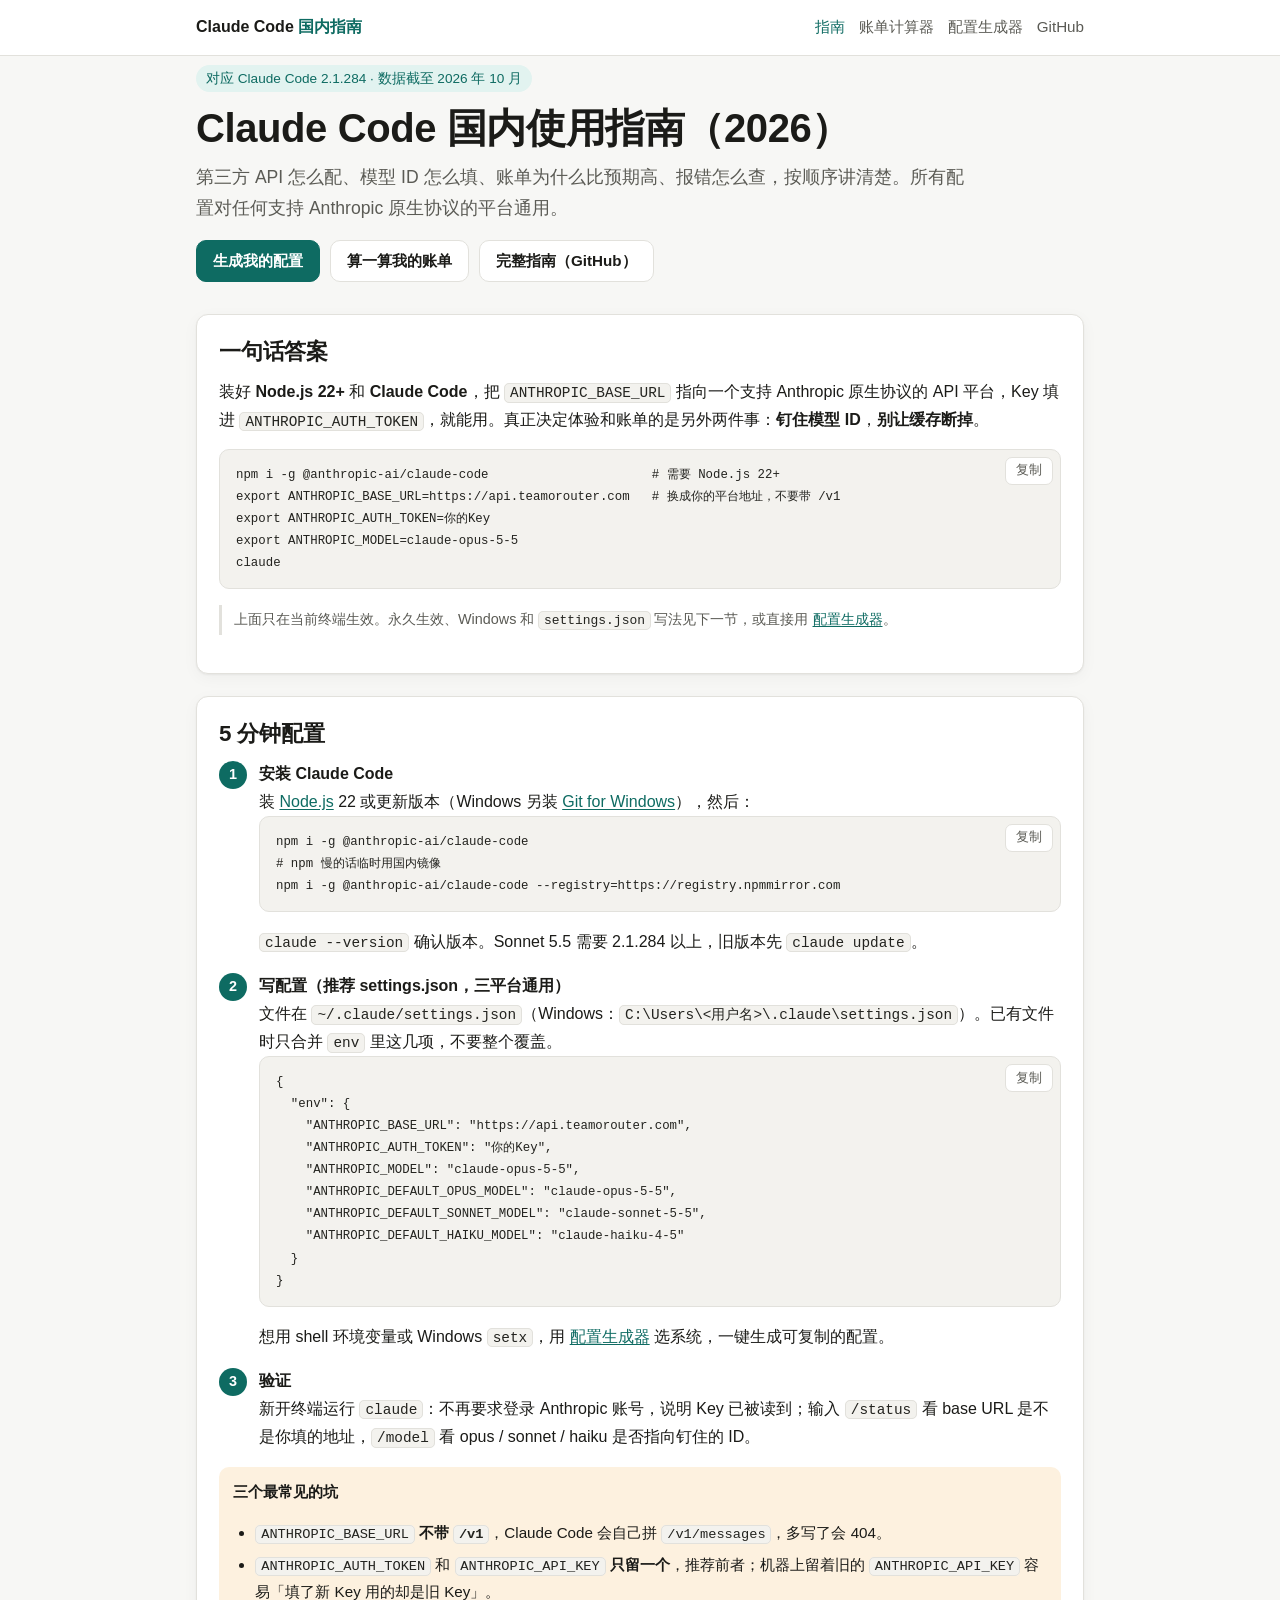
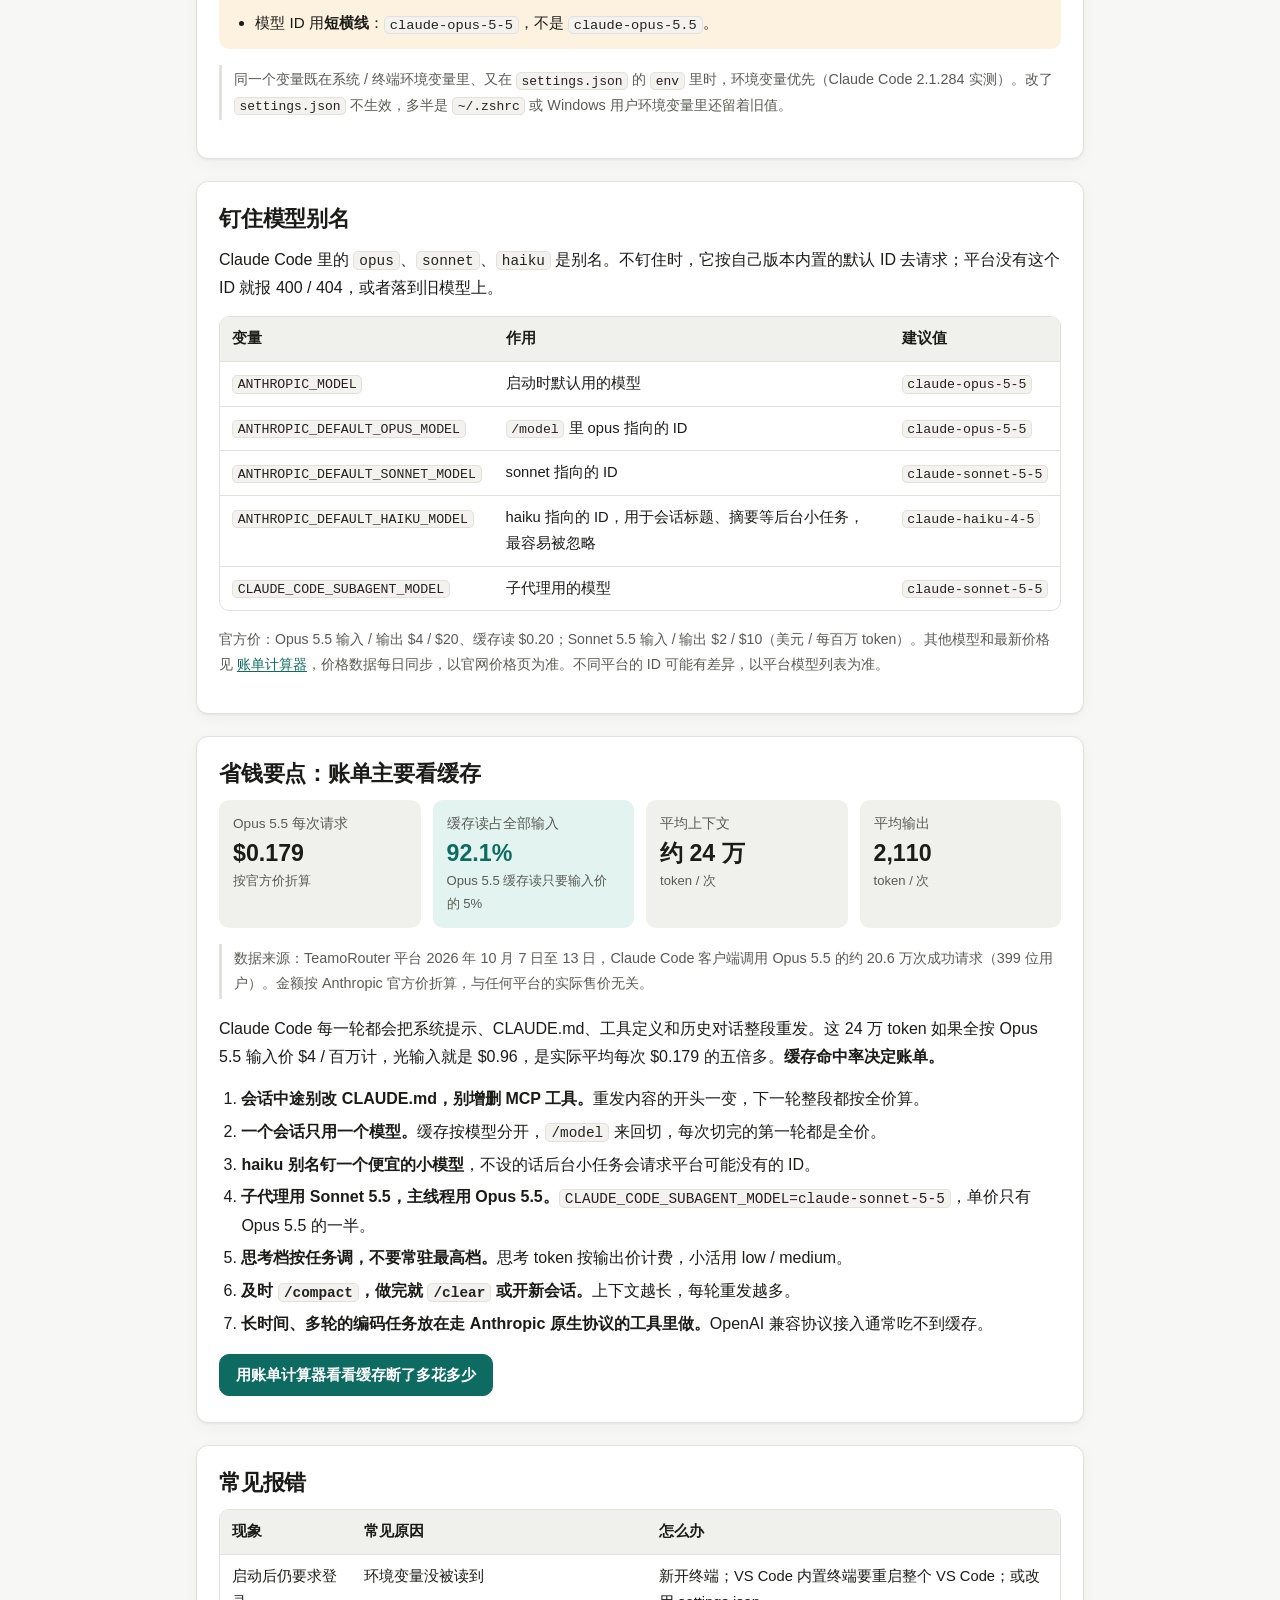
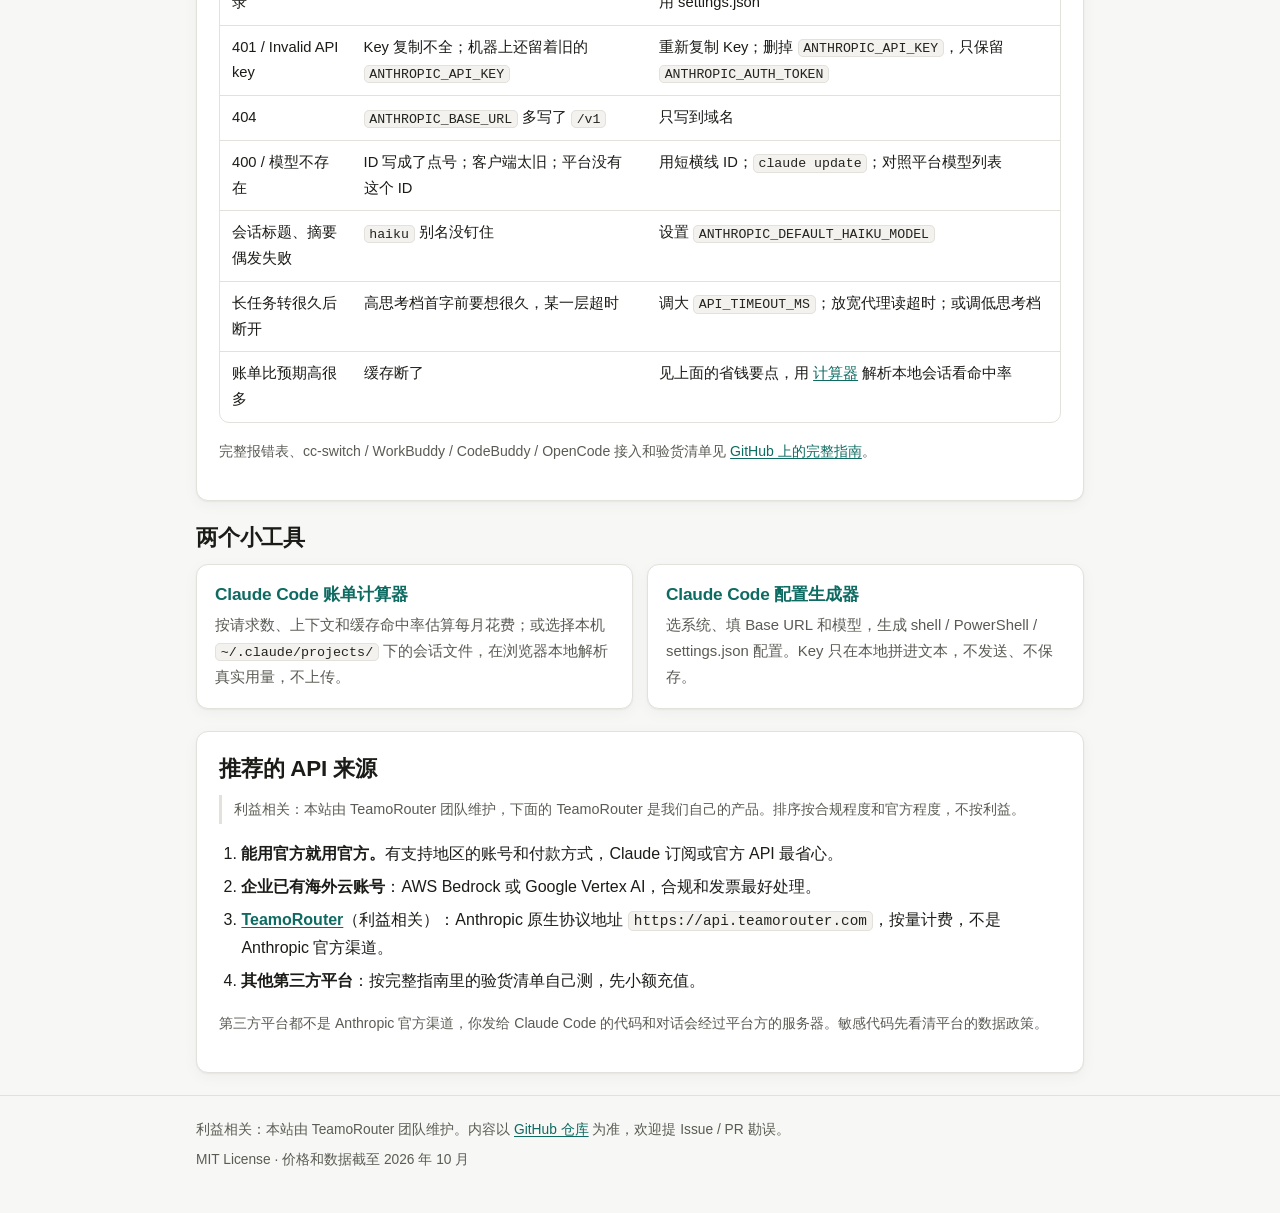
==== docs/index.html @ 452a1438 "docs: 新增 GitHub Pages 站点（指南首页、账单计算器、配置生成器） - docs/index.html：README 核心内容的网页版，中文 SEO（title / descript" ====
<!doctype html>
<html lang="zh-CN">
<head>
  <meta charset="utf-8">
  <meta name="viewport" content="width=device-width, initial-scale=1">
  <meta http-equiv="Content-Security-Policy" content="default-src 'self'; script-src 'self'; style-src 'self'; img-src 'self' data:; connect-src 'self'; object-src 'none'; base-uri 'none'; form-action 'none'">
  <title>Claude Code 国内使用指南（2026）：配置、模型 ID、省钱与报错排查</title>
  <meta name="description" content="Claude Code 国内怎么用：5 分钟配置 ANTHROPIC_BASE_URL 和 Key，钉住 Opus 5.5 / Sonnet 5.5 模型 ID，看懂缓存如何决定账单，附常见报错排查、账单计算器和配置生成器。">
  <link rel="canonical" href="https://2867297362mjb-sketch.github.io/claude-code-guide-cn/">
  <meta property="og:type" content="website">
  <meta property="og:locale" content="zh_CN">
  <meta property="og:title" content="Claude Code 国内使用指南（2026）">
  <meta property="og:description" content="5 分钟配置、模型 ID、省钱要点和常见报错，附账单计算器与配置生成器。">
  <meta property="og:url" content="https://2867297362mjb-sketch.github.io/claude-code-guide-cn/">
  <meta name="theme-color" content="#0e6b62">
  <link rel="icon" href="favicon.svg" type="image/svg+xml">
  <link rel="stylesheet" href="assets/style.css">
  <script src="assets/site.js" defer></script>
  <script type="application/ld+json">
  {
    "@context": "https://schema.org",
    "@type": "FAQPage",
    "mainEntity": [
      {
        "@type": "Question",
        "name": "Claude Code 国内怎么配置第三方 API？",
        "acceptedAnswer": {
          "@type": "Answer",
          "text": "装好 Node.js 22+ 和 Claude Code，把 ANTHROPIC_BASE_URL 指向支持 Anthropic 原生协议的平台（不要带 /v1），Key 填进 ANTHROPIC_AUTH_TOKEN，并用 ANTHROPIC_MODEL 等变量钉住模型 ID。"
        }
      },
      {
        "@type": "Question",
        "name": "ANTHROPIC_AUTH_TOKEN 和 ANTHROPIC_API_KEY 有什么区别？",
        "acceptedAnswer": {
          "@type": "Answer",
          "text": "ANTHROPIC_AUTH_TOKEN 发 Authorization: Bearer 请求头，ANTHROPIC_API_KEY 发 x-api-key。两个同时设容易用错 Key，只留一个，推荐 ANTHROPIC_AUTH_TOKEN。"
        }
      },
      {
        "@type": "Question",
        "name": "Claude Code 账单为什么比预期高？",
        "acceptedAnswer": {
          "@type": "Answer",
          "text": "Claude Code 每一轮都会重发整段上下文，缓存命中率决定账单。会话中途改 CLAUDE.md、增删 MCP 工具、来回切模型都会让缓存断掉，下一轮整段按全价计。"
        }
      }
    ]
  }
  </script>
</head>
<body>
  <header class="site-header">
    <div class="wrap">
      <a class="brand" href="./">Claude Code <span>国内指南</span></a>
      <nav class="nav" aria-label="主导航">
        <a href="./" aria-current="page">指南</a>
        <a href="calculator/">账单计算器</a>
        <a href="config/">配置生成器</a>
        <a href="https://github.com/2867297362mjb-sketch/claude-code-guide-cn">GitHub</a>
      </nav>
    </div>
  </header>

  <main class="wrap">
    <section class="hero">
      <span class="eyebrow">对应 Claude Code 2.1.284 · 数据截至 2026 年 10 月</span>
      <h1>Claude Code 国内使用指南（2026）</h1>
      <p class="lead">第三方 API 怎么配、模型 ID 怎么填、账单为什么比预期高、报错怎么查，按顺序讲清楚。所有配置对任何支持 Anthropic 原生协议的平台通用。</p>
      <div class="btn-row">
        <a class="btn primary" href="config/">生成我的配置</a>
        <a class="btn" href="calculator/">算一算我的账单</a>
        <a class="btn" href="https://github.com/2867297362mjb-sketch/claude-code-guide-cn">完整指南（GitHub）</a>
      </div>
    </section>

    <section class="card" id="answer">
      <h2>一句话答案</h2>
      <p>装好 <strong>Node.js 22+</strong> 和 <strong>Claude Code</strong>，把 <code>ANTHROPIC_BASE_URL</code> 指向一个支持 Anthropic 原生协议的 API 平台，Key 填进 <code>ANTHROPIC_AUTH_TOKEN</code>，就能用。真正决定体验和账单的是另外两件事：<strong>钉住模型 ID</strong>，<strong>别让缓存断掉</strong>。</p>
      <div class="code"><pre><code>npm i -g @anthropic-ai/claude-code                      # 需要 Node.js 22+
export ANTHROPIC_BASE_URL=https://api.teamorouter.com   # 换成你的平台地址，不要带 /v1
export ANTHROPIC_AUTH_TOKEN=你的Key
export ANTHROPIC_MODEL=claude-opus-5-5
claude</code></pre></div>
      <p class="note">上面只在当前终端生效。永久生效、Windows 和 <code>settings.json</code> 写法见下一节，或直接用 <a href="config/">配置生成器</a>。</p>
    </section>

    <section class="card" id="setup">
      <h2>5 分钟配置</h2>
      <ol class="steps">
        <li>
          <strong>安装 Claude Code</strong>
          装 <a href="https://nodejs.org/zh-cn/download/">Node.js</a> 22 或更新版本（Windows 另装 <a href="https://git-scm.com/download/win">Git for Windows</a>），然后：
          <div class="code"><pre><code>npm i -g @anthropic-ai/claude-code
# npm 慢的话临时用国内镜像
npm i -g @anthropic-ai/claude-code --registry=https://registry.npmmirror.com</code></pre></div>
          <code>claude --version</code> 确认版本。Sonnet 5.5 需要 2.1.284 以上，旧版本先 <code>claude update</code>。
        </li>
        <li>
          <strong>写配置（推荐 settings.json，三平台通用）</strong>
          文件在 <code>~/.claude/settings.json</code>（Windows：<code>C:\Users\&lt;用户名&gt;\.claude\settings.json</code>）。已有文件时只合并 <code>env</code> 里这几项，不要整个覆盖。
          <div class="code"><pre><code>{
  "env": {
    "ANTHROPIC_BASE_URL": "https://api.teamorouter.com",
    "ANTHROPIC_AUTH_TOKEN": "你的Key",
    "ANTHROPIC_MODEL": "claude-opus-5-5",
    "ANTHROPIC_DEFAULT_OPUS_MODEL": "claude-opus-5-5",
    "ANTHROPIC_DEFAULT_SONNET_MODEL": "claude-sonnet-5-5",
    "ANTHROPIC_DEFAULT_HAIKU_MODEL": "claude-haiku-4-5"
  }
}</code></pre></div>
          想用 shell 环境变量或 Windows <code>setx</code>，用 <a href="config/">配置生成器</a> 选系统，一键生成可复制的配置。
        </li>
        <li>
          <strong>验证</strong>
          新开终端运行 <code>claude</code>：不再要求登录 Anthropic 账号，说明 Key 已被读到；输入 <code>/status</code> 看 base URL 是不是你填的地址，<code>/model</code> 看 opus / sonnet / haiku 是否指向钉住的 ID。
        </li>
      </ol>
      <div class="callout warn">
        <p><strong>三个最常见的坑</strong></p>
        <ul>
          <li><code>ANTHROPIC_BASE_URL</code> <strong>不带 <code>/v1</code></strong>，Claude Code 会自己拼 <code>/v1/messages</code>，多写了会 404。</li>
          <li><code>ANTHROPIC_AUTH_TOKEN</code> 和 <code>ANTHROPIC_API_KEY</code> <strong>只留一个</strong>，推荐前者；机器上留着旧的 <code>ANTHROPIC_API_KEY</code> 容易「填了新 Key 用的却是旧 Key」。</li>
          <li>模型 ID 用<strong>短横线</strong>：<code>claude-opus-5-5</code>，不是 <code>claude-opus-5.5</code>。</li>
        </ul>
      </div>
      <p class="note">同一个变量既在系统 / 终端环境变量里、又在 <code>settings.json</code> 的 <code>env</code> 里时，环境变量优先（Claude Code 2.1.284 实测）。改了 <code>settings.json</code> 不生效，多半是 <code>~/.zshrc</code> 或 Windows 用户环境变量里还留着旧值。</p>
    </section>

    <section class="card" id="models">
      <h2>钉住模型别名</h2>
      <p>Claude Code 里的 <code>opus</code>、<code>sonnet</code>、<code>haiku</code> 是别名。不钉住时，它按自己版本内置的默认 ID 去请求；平台没有这个 ID 就报 400 / 404，或者落到旧模型上。</p>
      <div class="table-wrap">
        <table>
          <thead><tr><th>变量</th><th>作用</th><th>建议值</th></tr></thead>
          <tbody>
            <tr><td><code>ANTHROPIC_MODEL</code></td><td>启动时默认用的模型</td><td><code>claude-opus-5-5</code></td></tr>
            <tr><td><code>ANTHROPIC_DEFAULT_OPUS_MODEL</code></td><td><code>/model</code> 里 opus 指向的 ID</td><td><code>claude-opus-5-5</code></td></tr>
            <tr><td><code>ANTHROPIC_DEFAULT_SONNET_MODEL</code></td><td>sonnet 指向的 ID</td><td><code>claude-sonnet-5-5</code></td></tr>
            <tr><td><code>ANTHROPIC_DEFAULT_HAIKU_MODEL</code></td><td>haiku 指向的 ID，用于会话标题、摘要等后台小任务，最容易被忽略</td><td><code>claude-haiku-4-5</code></td></tr>
            <tr><td><code>CLAUDE_CODE_SUBAGENT_MODEL</code></td><td>子代理用的模型</td><td><code>claude-sonnet-5-5</code></td></tr>
          </tbody>
        </table>
      </div>
      <p class="small muted">官方价：Opus 5.5 输入 / 输出 $4 / $20、缓存读 $0.20；Sonnet 5.5 输入 / 输出 $2 / $10（美元 / 每百万 token）。其他模型和最新价格见 <a href="calculator/">账单计算器</a>，价格数据每日同步，以官网价格页为准。不同平台的 ID 可能有差异，以平台模型列表为准。</p>
    </section>

    <section class="card" id="save">
      <h2>省钱要点：账单主要看缓存</h2>
      <div class="stats">
        <div class="stat"><div class="label">Opus 5.5 每次请求</div><div class="value">$0.179</div><div class="sub">按官方价折算</div></div>
        <div class="stat accent"><div class="label">缓存读占全部输入</div><div class="value">92.1%</div><div class="sub">Opus 5.5 缓存读只要输入价的 5%</div></div>
        <div class="stat"><div class="label">平均上下文</div><div class="value">约 24 万</div><div class="sub">token / 次</div></div>
        <div class="stat"><div class="label">平均输出</div><div class="value">2,110</div><div class="sub">token / 次</div></div>
      </div>
      <p class="note">数据来源：TeamoRouter 平台 2026 年 10 月 7 日至 13 日，Claude Code 客户端调用 Opus 5.5 的约 20.6 万次成功请求（399 位用户）。金额按 Anthropic 官方价折算，与任何平台的实际售价无关。</p>
      <p>Claude Code 每一轮都会把系统提示、CLAUDE.md、工具定义和历史对话整段重发。这 24 万 token 如果全按 Opus 5.5 输入价 $4 / 百万计，光输入就是 $0.96，是实际平均每次 $0.179 的五倍多。<strong>缓存命中率决定账单。</strong></p>
      <ol>
        <li><strong>会话中途别改 CLAUDE.md，别增删 MCP 工具。</strong>重发内容的开头一变，下一轮整段都按全价算。</li>
        <li><strong>一个会话只用一个模型。</strong>缓存按模型分开，<code>/model</code> 来回切，每次切完的第一轮都是全价。</li>
        <li><strong>haiku 别名钉一个便宜的小模型</strong>，不设的话后台小任务会请求平台可能没有的 ID。</li>
        <li><strong>子代理用 Sonnet 5.5，主线程用 Opus 5.5。</strong><code>CLAUDE_CODE_SUBAGENT_MODEL=claude-sonnet-5-5</code>，单价只有 Opus 5.5 的一半。</li>
        <li><strong>思考档按任务调，不要常驻最高档。</strong>思考 token 按输出价计费，小活用 low / medium。</li>
        <li><strong>及时 <code>/compact</code>，做完就 <code>/clear</code> 或开新会话。</strong>上下文越长，每轮重发越多。</li>
        <li><strong>长时间、多轮的编码任务放在走 Anthropic 原生协议的工具里做。</strong>OpenAI 兼容协议接入通常吃不到缓存。</li>
      </ol>
      <div class="btn-row">
        <a class="btn primary" href="calculator/">用账单计算器看看缓存断了多花多少</a>
      </div>
    </section>

    <section class="card" id="errors">
      <h2>常见报错</h2>
      <div class="table-wrap">
        <table>
          <thead><tr><th>现象</th><th>常见原因</th><th>怎么办</th></tr></thead>
          <tbody>
            <tr><td>启动后仍要求登录</td><td>环境变量没被读到</td><td>新开终端；VS Code 内置终端要重启整个 VS Code；或改用 settings.json</td></tr>
            <tr><td>401 / Invalid API key</td><td>Key 复制不全；机器上还留着旧的 <code>ANTHROPIC_API_KEY</code></td><td>重新复制 Key；删掉 <code>ANTHROPIC_API_KEY</code>，只保留 <code>ANTHROPIC_AUTH_TOKEN</code></td></tr>
            <tr><td>404</td><td><code>ANTHROPIC_BASE_URL</code> 多写了 <code>/v1</code></td><td>只写到域名</td></tr>
            <tr><td>400 / 模型不存在</td><td>ID 写成了点号；客户端太旧；平台没有这个 ID</td><td>用短横线 ID；<code>claude update</code>；对照平台模型列表</td></tr>
            <tr><td>会话标题、摘要偶发失败</td><td><code>haiku</code> 别名没钉住</td><td>设置 <code>ANTHROPIC_DEFAULT_HAIKU_MODEL</code></td></tr>
            <tr><td>长任务转很久后断开</td><td>高思考档首字前要想很久，某一层超时</td><td>调大 <code>API_TIMEOUT_MS</code>；放宽代理读超时；或调低思考档</td></tr>
            <tr><td>账单比预期高很多</td><td>缓存断了</td><td>见上面的省钱要点，用 <a href="calculator/">计算器</a> 解析本地会话看命中率</td></tr>
          </tbody>
        </table>
      </div>
      <p class="small muted">完整报错表、cc-switch / WorkBuddy / CodeBuddy / OpenCode 接入和验货清单见 <a href="https://github.com/2867297362mjb-sketch/claude-code-guide-cn">GitHub 上的完整指南</a>。</p>
    </section>

    <section id="tools">
      <h2>两个小工具</h2>
      <div class="tools">
        <a class="tool" href="calculator/">
          <h3>Claude Code 账单计算器</h3>
          <p>按请求数、上下文和缓存命中率估算每月花费；或选择本机 <code>~/.claude/projects/</code> 下的会话文件，在浏览器本地解析真实用量，不上传。</p>
        </a>
        <a class="tool" href="config/">
          <h3>Claude Code 配置生成器</h3>
          <p>选系统、填 Base URL 和模型，生成 shell / PowerShell / settings.json 配置。Key 只在本地拼进文本，不发送、不保存。</p>
        </a>
      </div>
    </section>

    <section class="card" id="sources">
      <h2>推荐的 API 来源</h2>
      <p class="note">利益相关：本站由 TeamoRouter 团队维护，下面的 TeamoRouter 是我们自己的产品。排序按合规程度和官方程度，不按利益。</p>
      <ol>
        <li><strong>能用官方就用官方。</strong>有支持地区的账号和付款方式，Claude 订阅或官方 API 最省心。</li>
        <li><strong>企业已有海外云账号</strong>：AWS Bedrock 或 Google Vertex AI，合规和发票最好处理。</li>
        <li><strong><a href="https://teamorouter.com/?utm_source=github&amp;utm_medium=guide&amp;utm_campaign=cc_guide_cn">TeamoRouter</a></strong>（利益相关）：Anthropic 原生协议地址 <code>https://api.teamorouter.com</code>，按量计费，不是 Anthropic 官方渠道。</li>
        <li><strong>其他第三方平台</strong>：按完整指南里的验货清单自己测，先小额充值。</li>
      </ol>
      <p class="small muted">第三方平台都不是 Anthropic 官方渠道，你发给 Claude Code 的代码和对话会经过平台方的服务器。敏感代码先看清平台的数据政策。</p>
    </section>
  </main>

  <footer class="site-footer">
    <div class="wrap">
      <p>利益相关：本站由 TeamoRouter 团队维护。内容以 <a href="https://github.com/2867297362mjb-sketch/claude-code-guide-cn">GitHub 仓库</a> 为准，欢迎提 Issue / PR 勘误。</p>
      <p>MIT License · 价格和数据截至 2026 年 10 月</p>
    </div>
  </footer>
</body>
</html>
---- docs/assets/style.css ----
/* Claude Code 国内使用指南 —— 站点样式。无外部字体、无外部依赖。 */

:root {
  color-scheme: light;
  --bg: #f7f7f5;
  --surface: #ffffff;
  --surface-2: #f0f0ec;
  --text: #1b1b18;
  --muted: #5b5b55;
  --border: #e2e1dc;
  --accent: #0e6b62;
  --accent-hover: #0b5850;
  --accent-ink: #ffffff;
  --accent-soft: #e2f3f0;
  --warn: #8a4b00;
  --warn-soft: #fdf1df;
  --danger: #a3261d;
  --code-bg: #f3f2ee;
  --code-text: #23231f;
  --shadow: 0 1px 2px rgba(20, 20, 15, 0.05), 0 4px 16px rgba(20, 20, 15, 0.04);
  --radius: 12px;
  --mono: ui-monospace, "SF Mono", SFMono-Regular, Menlo, Consolas, "Liberation Mono", monospace;
}

@media (prefers-color-scheme: dark) {
  :root {
    color-scheme: dark;
    --bg: #111317;
    --surface: #181b21;
    --surface-2: #20242c;
    --text: #e8e9ec;
    --muted: #a3a8b3;
    --border: #2c313b;
    --accent: #3cc9b4;
    --accent-hover: #5fd8c6;
    --accent-ink: #062520;
    --accent-soft: rgba(60, 201, 180, 0.13);
    --warn: #f0b45c;
    --warn-soft: rgba(240, 180, 92, 0.12);
    --danger: #ff8a80;
    --code-bg: #0c0e12;
    --code-text: #dfe3ea;
    --shadow: none;
  }
}

*,
*::before,
*::after {
  box-sizing: border-box;
}

html {
  -webkit-text-size-adjust: 100%;
  text-size-adjust: 100%;
}

body {
  margin: 0;
  background: var(--bg);
  color: var(--text);
  font-family: -apple-system, BlinkMacSystemFont, "PingFang SC", "Hiragino Sans GB", "Microsoft YaHei",
    "Noto Sans CJK SC", "Source Han Sans SC", "Segoe UI", Roboto, "Helvetica Neue", Arial, sans-serif;
  font-size: 16px;
  line-height: 1.75;
  overflow-wrap: break-word;
}

a {
  color: var(--accent);
  text-underline-offset: 2px;
}

a:hover {
  color: var(--accent-hover);
}

code,
pre,
kbd {
  font-family: var(--mono);
  font-size: 0.9em;
}

:not(pre) > code {
  background: var(--code-bg);
  color: var(--code-text);
  border: 1px solid var(--border);
  border-radius: 5px;
  padding: 0.05em 0.35em;
  word-break: break-all;
}

kbd {
  border: 1px solid var(--border);
  border-bottom-width: 2px;
  border-radius: 4px;
  padding: 0 0.3em;
  background: var(--surface);
}

h1,
h2,
h3 {
  line-height: 1.3;
  letter-spacing: -0.01em;
}

h1 {
  font-size: clamp(1.75rem, 1.2rem + 2.4vw, 2.5rem);
  margin: 0 0 0.5rem;
}

h2 {
  font-size: 1.4rem;
  margin: 0 0 0.75rem;
}

h3 {
  font-size: 1.08rem;
  margin: 1.4rem 0 0.5rem;
}

p {
  margin: 0 0 0.9rem;
}

ul,
ol {
  margin: 0 0 1rem;
  padding-left: 1.4rem;
}

li + li {
  margin-top: 0.3rem;
}

/* ---------- 布局 ---------- */

.wrap {
  width: 100%;
  max-width: 920px;
  margin: 0 auto;
  padding: 0 16px;
}

.site-header {
  border-bottom: 1px solid var(--border);
  background: var(--surface);
}

.site-header .wrap {
  display: flex;
  align-items: center;
  justify-content: space-between;
  gap: 12px;
  flex-wrap: wrap;
  padding-top: 10px;
  padding-bottom: 10px;
}

.brand {
  font-weight: 700;
  color: var(--text);
  text-decoration: none;
  white-space: nowrap;
}

.brand span {
  color: var(--accent);
}

.nav {
  display: flex;
  flex-wrap: wrap;
  gap: 4px 14px;
  font-size: 0.95rem;
}

.nav a {
  color: var(--muted);
  text-decoration: none;
  padding: 4px 0;
}

.nav a:hover,
.nav a[aria-current="page"] {
  color: var(--accent);
}

main {
  padding: 28px 0 40px;
}

section {
  margin: 0 0 22px;
}

.card {
  background: var(--surface);
  border: 1px solid var(--border);
  border-radius: var(--radius);
  padding: 22px;
  box-shadow: var(--shadow);
}

@media (max-width: 600px) {
  .card {
    padding: 16px;
  }
  main {
    padding-top: 20px;
  }
}

.hero {
  padding: 8px 0 6px;
}

.lead {
  font-size: 1.1rem;
  color: var(--muted);
  max-width: 44em;
}

.eyebrow {
  display: inline-block;
  font-size: 0.85rem;
  color: var(--accent);
  background: var(--accent-soft);
  border-radius: 999px;
  padding: 2px 10px;
  margin-bottom: 10px;
}

.muted {
  color: var(--muted);
}

.small {
  font-size: 0.88rem;
}

.note {
  font-size: 0.9rem;
  color: var(--muted);
  border-left: 3px solid var(--border);
  padding: 2px 0 2px 12px;
  margin: 0 0 1rem;
}

.callout {
  background: var(--accent-soft);
  border-radius: 10px;
  padding: 12px 14px;
  margin: 0 0 1rem;
  font-size: 0.95rem;
}

.callout.warn {
  background: var(--warn-soft);
}

.callout p:last-child,
.callout ul:last-child {
  margin-bottom: 0;
}

/* ---------- 按钮 ---------- */

.btn-row {
  display: flex;
  flex-wrap: wrap;
  gap: 10px;
  margin: 16px 0 4px;
}

.btn {
  display: inline-flex;
  align-items: center;
  justify-content: center;
  gap: 6px;
  min-height: 42px;
  padding: 8px 16px;
  border-radius: 10px;
  border: 1px solid var(--border);
  background: var(--surface);
  color: var(--text);
  font: inherit;
  font-size: 0.95rem;
  font-weight: 600;
  text-decoration: none;
  cursor: pointer;
  line-height: 1.3;
}

.btn:hover {
  border-color: var(--accent);
  color: var(--accent);
}

.btn.primary {
  background: var(--accent);
  border-color: var(--accent);
  color: var(--accent-ink);
}

.btn.primary:hover {
  background: var(--accent-hover);
  border-color: var(--accent-hover);
  color: var(--accent-ink);
}

.btn.small-btn {
  min-height: 32px;
  padding: 4px 10px;
  font-size: 0.85rem;
}

button:focus-visible,
a:focus-visible,
input:focus-visible,
select:focus-visible,
label.file-btn:focus-within {
  outline: 2px solid var(--accent);
  outline-offset: 2px;
}

/* ---------- 代码块 ---------- */

.code {
  position: relative;
  margin: 0 0 1rem;
}

.code pre {
  margin: 0;
  background: var(--code-bg);
  color: var(--code-text);
  border: 1px solid var(--border);
  border-radius: 10px;
  padding: 14px 16px;
  padding-right: 64px;
  overflow-x: auto;
  line-height: 1.6;
  font-size: 0.86rem;
  tab-size: 2;
}

.code .copy-btn {
  position: absolute;
  top: 8px;
  right: 8px;
  min-height: 28px;
  padding: 2px 10px;
  font-size: 0.8rem;
  border-radius: 7px;
  border: 1px solid var(--border);
  background: var(--surface);
  color: var(--muted);
  cursor: pointer;
  font-family: inherit;
}

.code .copy-btn:hover {
  color: var(--accent);
  border-color: var(--accent);
}

/* ---------- 表格 ---------- */

.table-wrap {
  overflow-x: auto;
  margin: 0 0 1rem;
  border: 1px solid var(--border);
  border-radius: 10px;
}

table {
  width: 100%;
  border-collapse: collapse;
  font-size: 0.92rem;
}

th,
td {
  text-align: left;
  padding: 9px 12px;
  border-bottom: 1px solid var(--border);
  vertical-align: top;
}

th {
  background: var(--surface-2);
  font-weight: 600;
  white-space: nowrap;
}

tr:last-child td {
  border-bottom: 0;
}

td.num,
th.num {
  text-align: right;
  font-variant-numeric: tabular-nums;
  white-space: nowrap;
}

td code {
  white-space: nowrap;
  word-break: normal;
}

tr.total td {
  font-weight: 700;
  background: var(--surface-2);
}

/* ---------- 统计块 ---------- */

.stats {
  display: grid;
  grid-template-columns: repeat(auto-fit, minmax(140px, 1fr));
  gap: 12px;
  margin: 0 0 1rem;
}

.stat {
  background: var(--surface-2);
  border-radius: 10px;
  padding: 12px 14px;
  min-width: 0;
}

.stat .label {
  font-size: 0.85rem;
  color: var(--muted);
}

.stat .value {
  font-size: 1.45rem;
  font-weight: 700;
  font-variant-numeric: tabular-nums;
  line-height: 1.3;
  margin: 2px 0;
}

.stat .sub {
  font-size: 0.82rem;
  color: var(--muted);
}

.stat.accent {
  background: var(--accent-soft);
}

.stat.accent .value {
  color: var(--accent);
}

.stat.warn {
  background: var(--warn-soft);
}

.stat.warn .value {
  color: var(--warn);
}

@media (max-width: 600px) {
  .stats {
    gap: 8px;
  }
  .stat {
    padding: 10px 12px;
  }
  .stat .value {
    font-size: 1.15rem;
  }
}

/* ---------- 工具卡片 ---------- */

.tools {
  display: grid;
  grid-template-columns: repeat(auto-fit, minmax(260px, 1fr));
  gap: 14px;
}

.tool {
  display: block;
  text-decoration: none;
  color: var(--text);
  background: var(--surface);
  border: 1px solid var(--border);
  border-radius: var(--radius);
  padding: 18px;
  box-shadow: var(--shadow);
}

.tool:hover {
  border-color: var(--accent);
  color: var(--text);
}

.tool h3 {
  margin: 0 0 6px;
  color: var(--accent);
}

.tool p {
  margin: 0;
  color: var(--muted);
  font-size: 0.93rem;
}

/* ---------- 步骤 ---------- */

.steps {
  list-style: none;
  padding: 0;
  counter-reset: step;
}

.steps > li {
  counter-increment: step;
  position: relative;
  padding-left: 40px;
  margin: 0 0 1rem;
}

.steps > li::before {
  content: counter(step);
  position: absolute;
  left: 0;
  top: 1px;
  width: 28px;
  height: 28px;
  border-radius: 50%;
  background: var(--accent);
  color: var(--accent-ink);
  font-weight: 700;
  font-size: 0.9rem;
  display: flex;
  align-items: center;
  justify-content: center;
}

.steps > li > strong:first-child {
  display: block;
}

/* ---------- 表单 ---------- */

.form-grid {
  display: grid;
  grid-template-columns: repeat(2, minmax(0, 1fr));
  gap: 14px 16px;
  margin: 0 0 1rem;
}

.form-grid .full {
  grid-column: 1 / -1;
}

@media (max-width: 640px) {
  .form-grid {
    grid-template-columns: minmax(0, 1fr);
  }
}

.field label,
.field .label {
  display: block;
  font-size: 0.9rem;
  font-weight: 600;
  margin-bottom: 4px;
}

.field .hint {
  display: block;
  font-size: 0.8rem;
  color: var(--muted);
  margin-top: 3px;
  line-height: 1.5;
}

input[type="text"],
input[type="number"],
input[type="password"],
input[type="url"],
select {
  width: 100%;
  min-height: 42px;
  padding: 8px 10px;
  border: 1px solid var(--border);
  border-radius: 9px;
  background: var(--surface);
  color: var(--text);
  font: inherit;
  font-size: 16px; /* 防止 iOS 聚焦时放大 */
}

input.mono {
  font-family: var(--mono);
  font-size: 15px;
}

.input-row {
  display: flex;
  gap: 8px;
}

.input-row input {
  flex: 1;
  min-width: 0;
}

.seg {
  display: flex;
  flex-wrap: wrap;
  gap: 8px;
  border: 0;
  padding: 0;
  margin: 0;
}

.seg legend {
  font-size: 0.9rem;
  font-weight: 600;
  margin-bottom: 4px;
  padding: 0;
}

.seg label {
  display: inline-flex;
  align-items: center;
  gap: 6px;
  min-height: 40px;
  padding: 6px 12px;
  border: 1px solid var(--border);
  border-radius: 9px;
  background: var(--surface);
  cursor: pointer;
  font-size: 0.93rem;
  font-weight: 500;
}

.seg label:has(input:checked) {
  border-color: var(--accent);
  background: var(--accent-soft);
  color: var(--accent);
}

.check {
  display: flex;
  align-items: flex-start;
  gap: 8px;
  font-size: 0.93rem;
  cursor: pointer;
}

.check input {
  margin-top: 6px;
  width: 16px;
  height: 16px;
  flex: none;
}

.file-actions {
  display: flex;
  flex-wrap: wrap;
  gap: 10px;
  margin: 0 0 12px;
}

label.file-btn {
  position: relative;
  overflow: hidden;
}

label.file-btn input[type="file"] {
  position: absolute;
  width: 1px;
  height: 1px;
  opacity: 0;
  pointer-events: none;
}

.dropzone {
  border: 2px dashed var(--border);
  border-radius: 12px;
  padding: 18px;
  text-align: center;
  color: var(--muted);
  font-size: 0.92rem;
  margin: 0 0 12px;
}

.dropzone.over {
  border-color: var(--accent);
  background: var(--accent-soft);
  color: var(--accent);
}

.status {
  font-size: 0.92rem;
  color: var(--muted);
  min-height: 1.5em;
  margin: 0 0 10px;
}

.status.error {
  color: var(--danger);
}

.warnings {
  list-style: none;
  padding: 0;
  margin: 0 0 1rem;
}

.warnings li {
  background: var(--warn-soft);
  color: var(--text);
  border-radius: 8px;
  padding: 8px 12px;
  font-size: 0.9rem;
}

.warnings li.err {
  color: var(--danger);
}

/* ---------- CTA ---------- */

.cta {
  display: flex;
  flex-wrap: wrap;
  align-items: center;
  justify-content: space-between;
  gap: 10px 16px;
  border: 1px solid var(--accent);
  border-radius: var(--radius);
  padding: 14px 16px;
  margin: 18px 0 6px;
  background: var(--accent-soft);
}

.cta .cta-text {
  font-weight: 600;
  font-size: 1.02rem;
}

.cta .cta-text strong {
  color: var(--accent);
  font-variant-numeric: tabular-nums;
}

.disclosure {
  font-size: 0.82rem;
  color: var(--muted);
  margin: 6px 0 0;
}

/* ---------- 页脚 ---------- */

.site-footer {
  border-top: 1px solid var(--border);
  padding: 22px 0 34px;
  font-size: 0.86rem;
  color: var(--muted);
}

.site-footer p {
  margin: 0 0 0.4rem;
}

[hidden] {
  display: none !important;
}

.visually-hidden {
  position: absolute;
  width: 1px;
  height: 1px;
  overflow: hidden;
  clip: rect(0 0 0 0);
  white-space: nowrap;
}
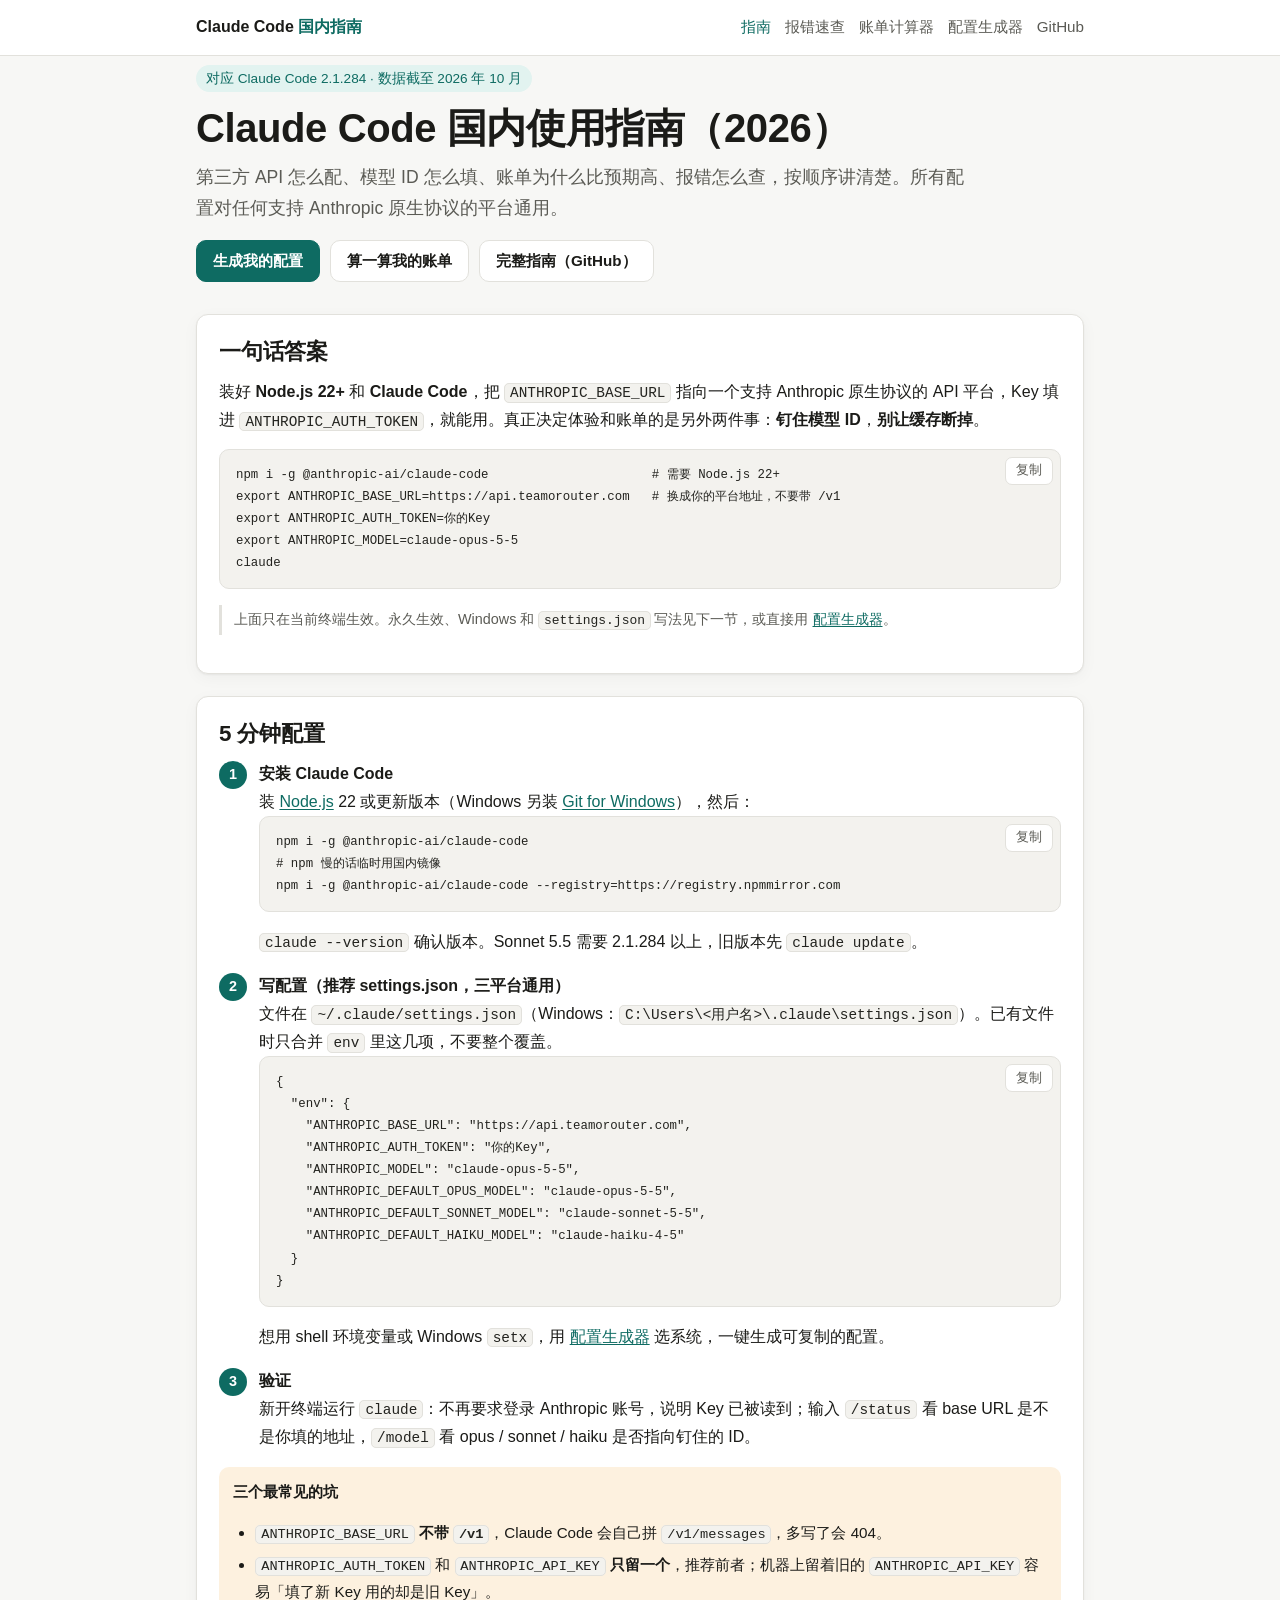
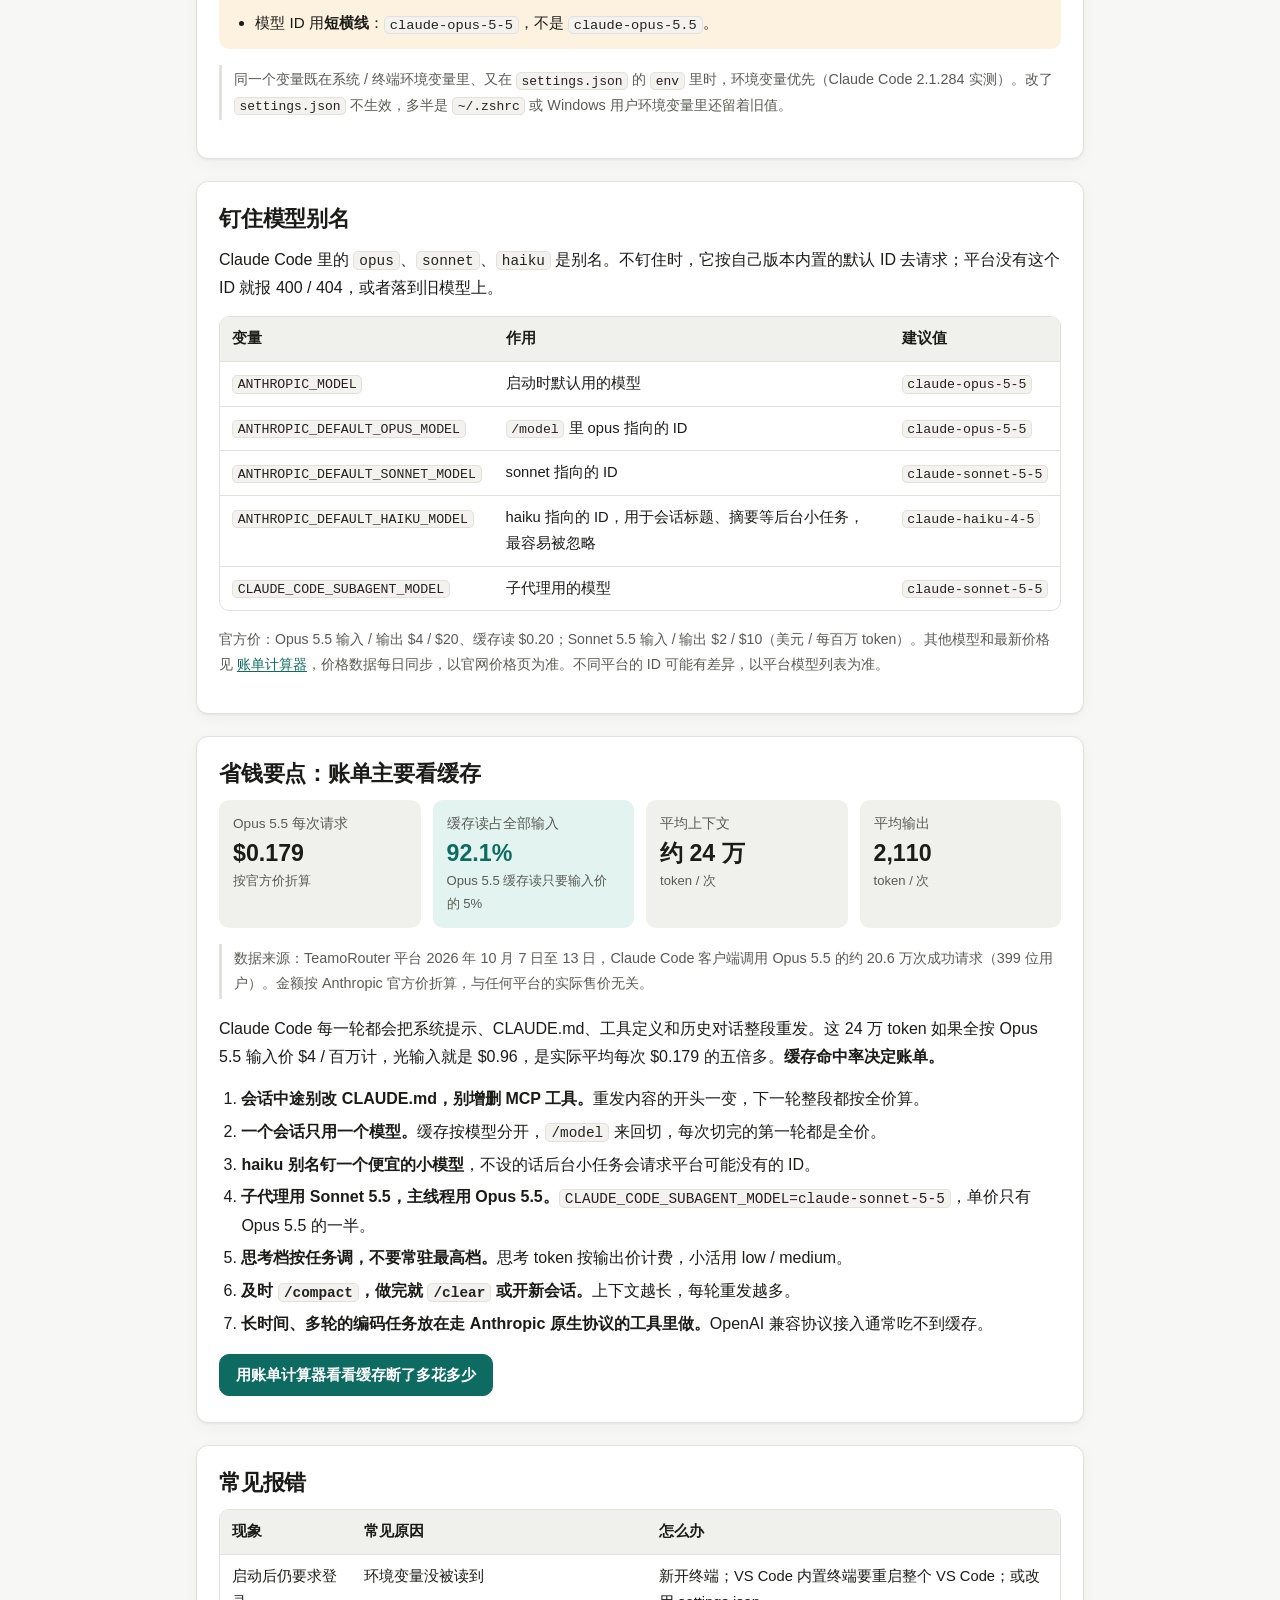
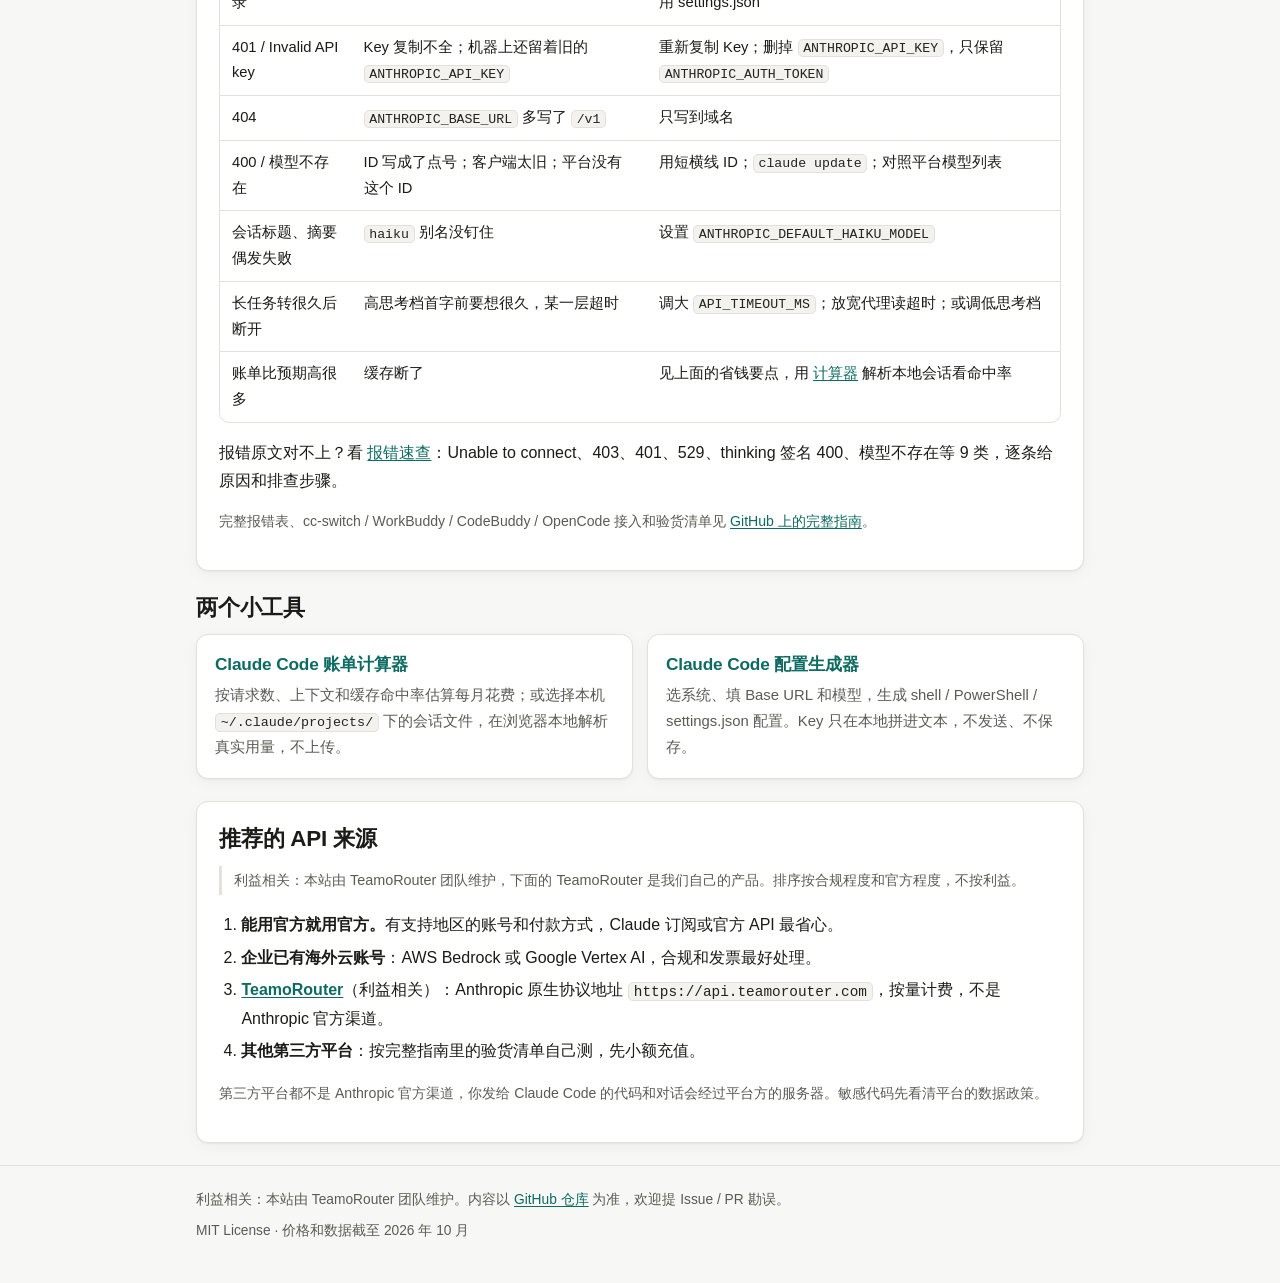
==== commit dc1557c3: "docs: 新增报错速查（9 类 Claude Code 常见报错的原文、原因、排查步骤） - scripts/build_error_pages.py 生成 docs/errors/**，改内容只改" ====
--- a/docs/index.html
+++ b/docs/index.html
@@ -55,6 +55,7 @@
       <a class="brand" href="./">Claude Code <span>国内指南</span></a>
       <nav class="nav" aria-label="主导航">
         <a href="./" aria-current="page">指南</a>
+        <a href="errors/">报错速查</a>
         <a href="calculator/">账单计算器</a>
         <a href="config/">配置生成器</a>
         <a href="https://github.com/2867297362mjb-sketch/claude-code-guide-cn">GitHub</a>
@@ -185,6 +186,7 @@
           </tbody>
         </table>
       </div>
+      <p>报错原文对不上？看 <a href="errors/">报错速查</a>：Unable to connect、403、401、529、thinking 签名 400、模型不存在等 9 类，逐条给原因和排查步骤。</p>
       <p class="small muted">完整报错表、cc-switch / WorkBuddy / CodeBuddy / OpenCode 接入和验货清单见 <a href="https://github.com/2867297362mjb-sketch/claude-code-guide-cn">GitHub 上的完整指南</a>。</p>
     </section>
 
--- a/docs/assets/style.css
+++ b/docs/assets/style.css
@@ -788,3 +788,39 @@
   clip: rect(0 0 0 0);
   white-space: nowrap;
 }
+
+/* ---------- 报错速查 ---------- */
+
+.code.wrap pre {
+  white-space: pre-wrap;
+  word-break: break-word;
+}
+
+.error-list {
+  list-style: none;
+  margin: 0 0 1rem;
+  padding: 0;
+}
+
+.error-list li {
+  padding: 14px 0;
+  border-bottom: 1px solid var(--border);
+}
+
+.error-list li:first-child {
+  padding-top: 0;
+}
+
+.error-list a {
+  font-weight: 600;
+}
+
+.error-list code {
+  white-space: normal;
+  word-break: break-word;
+}
+
+.error-list p {
+  margin: 6px 0 0;
+  color: var(--muted);
+}
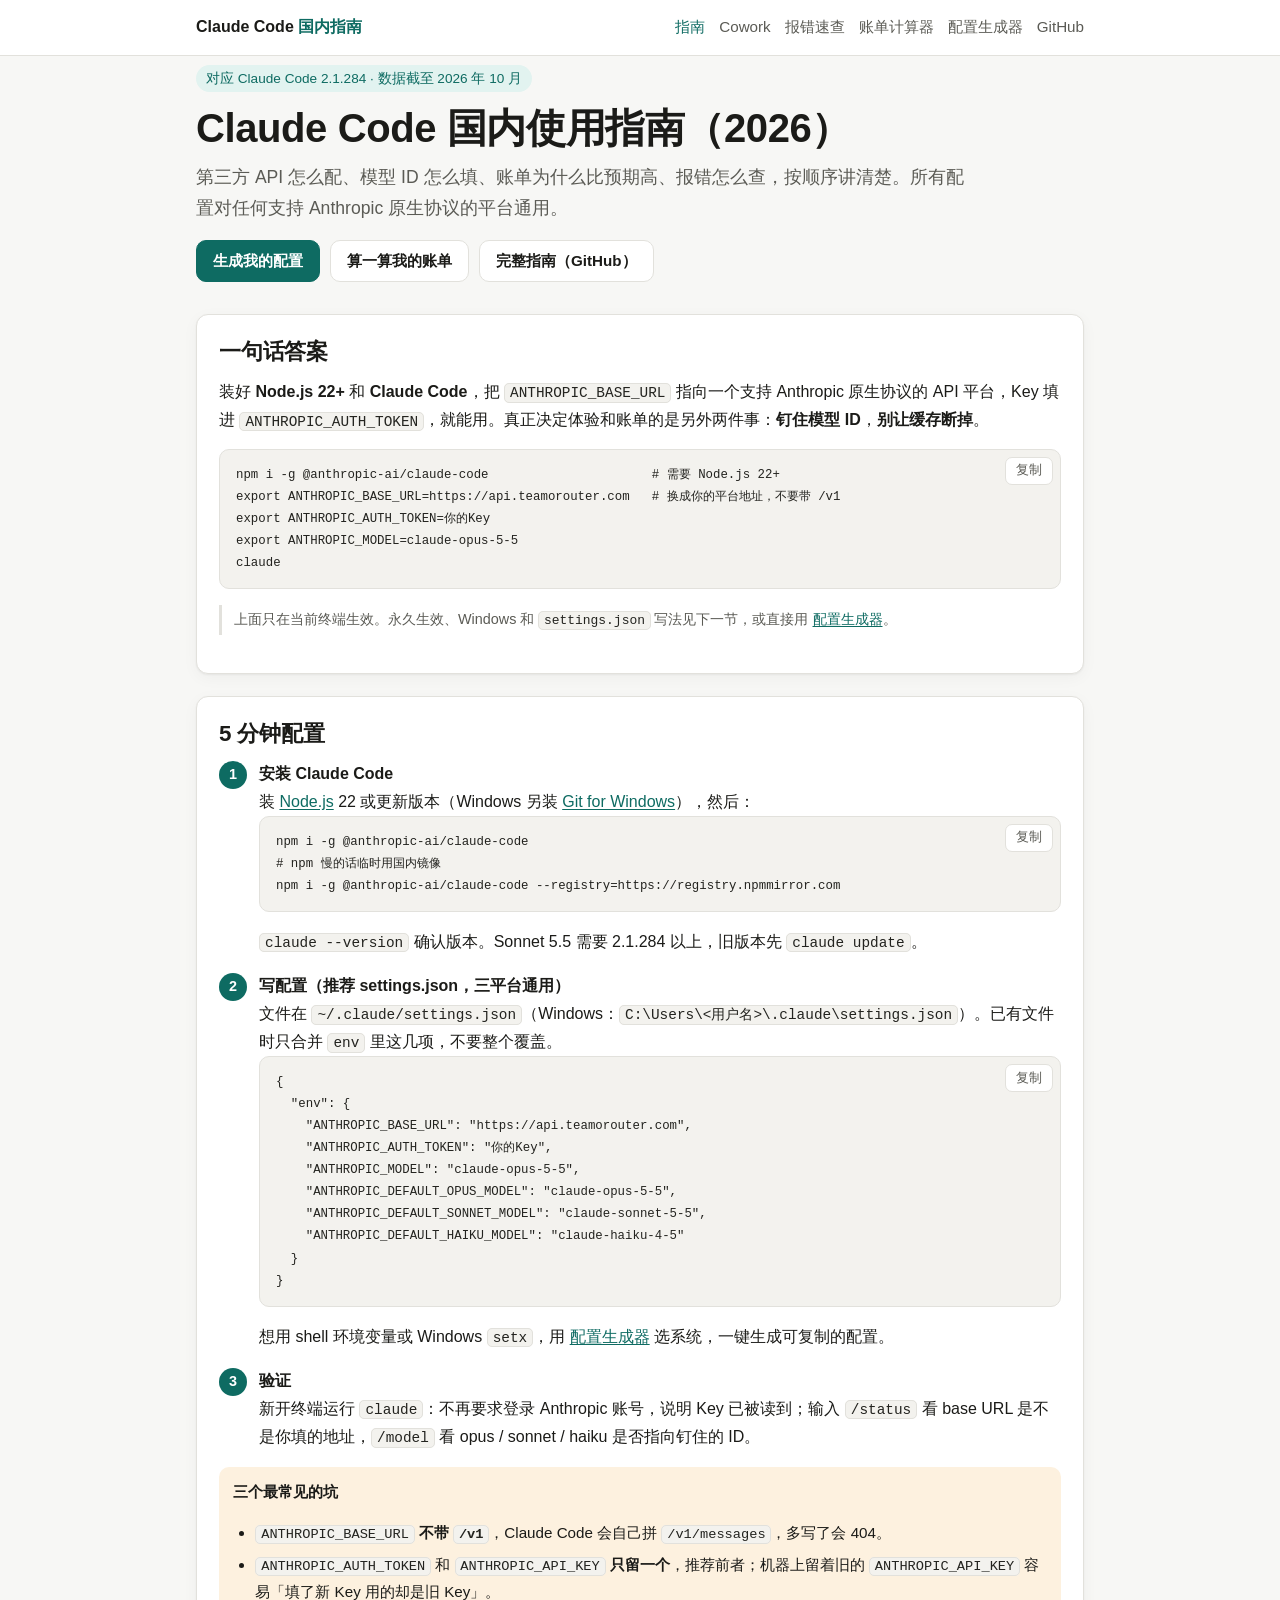
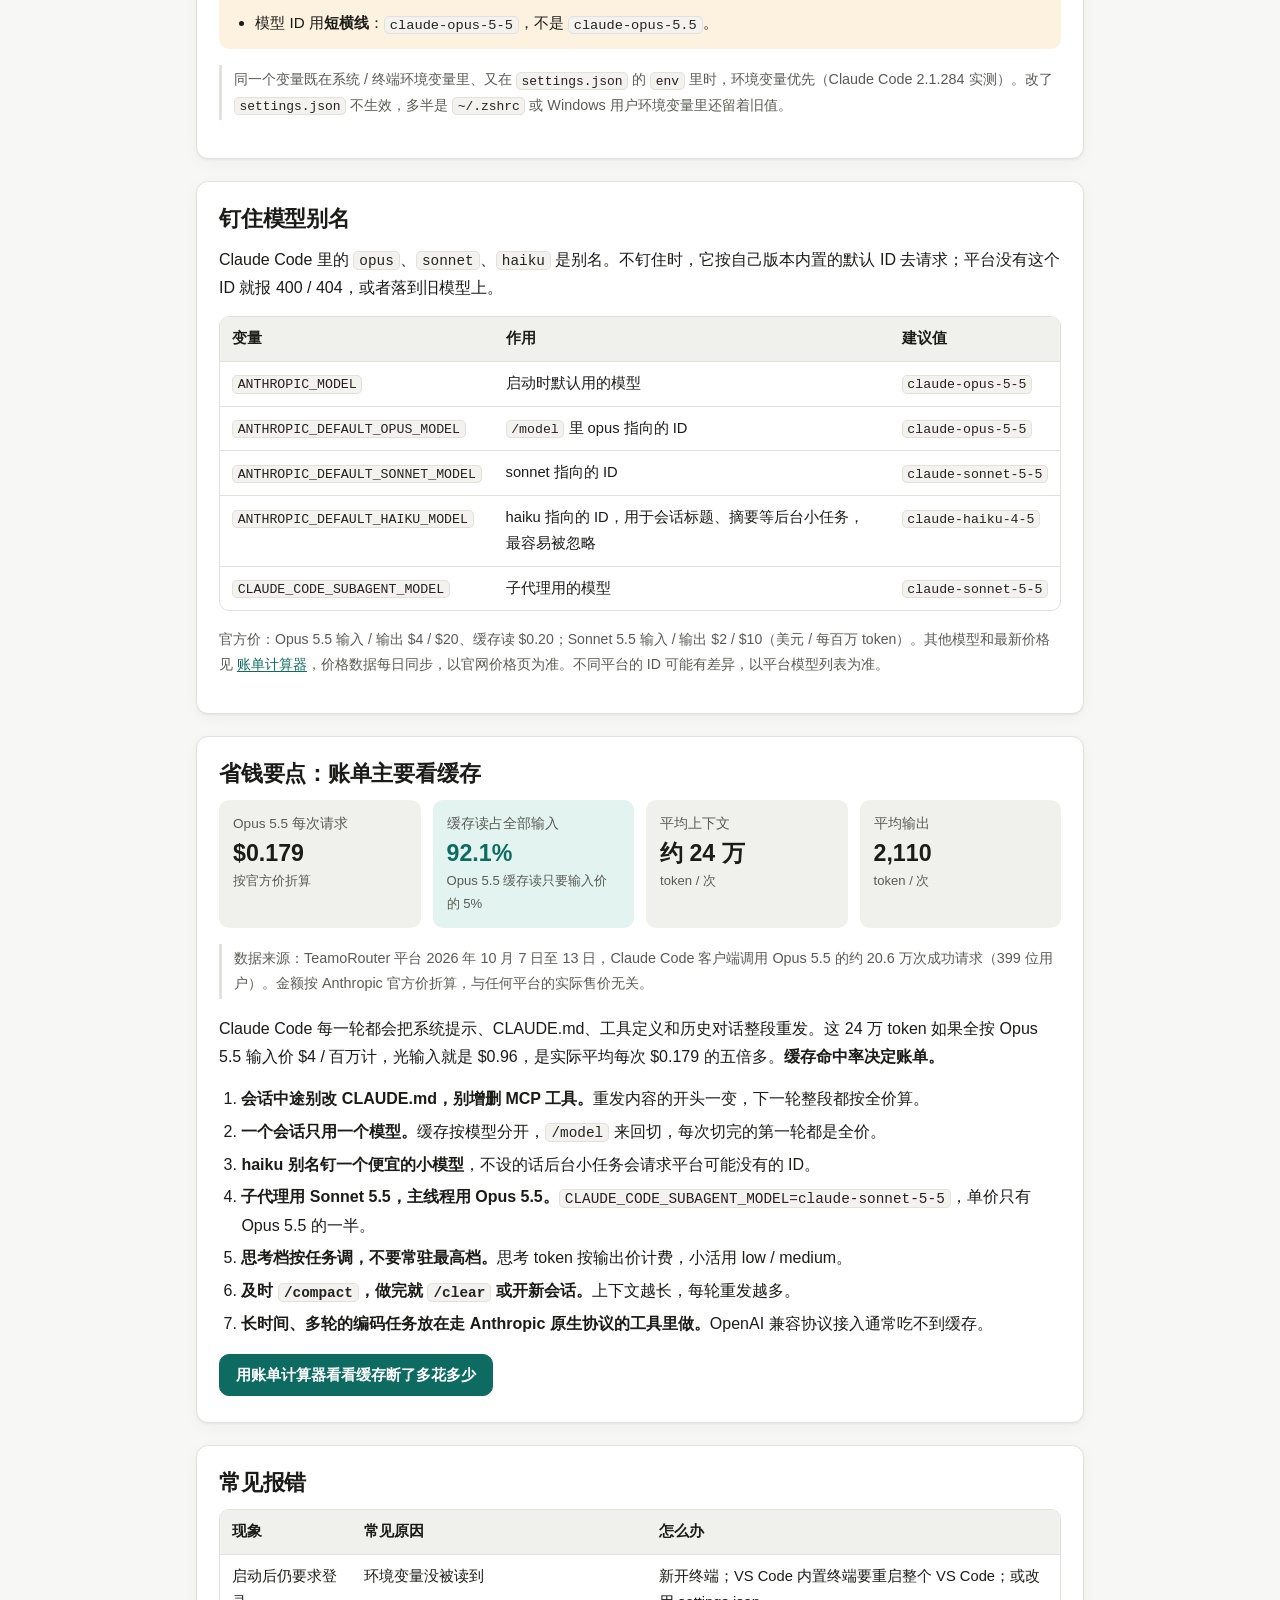
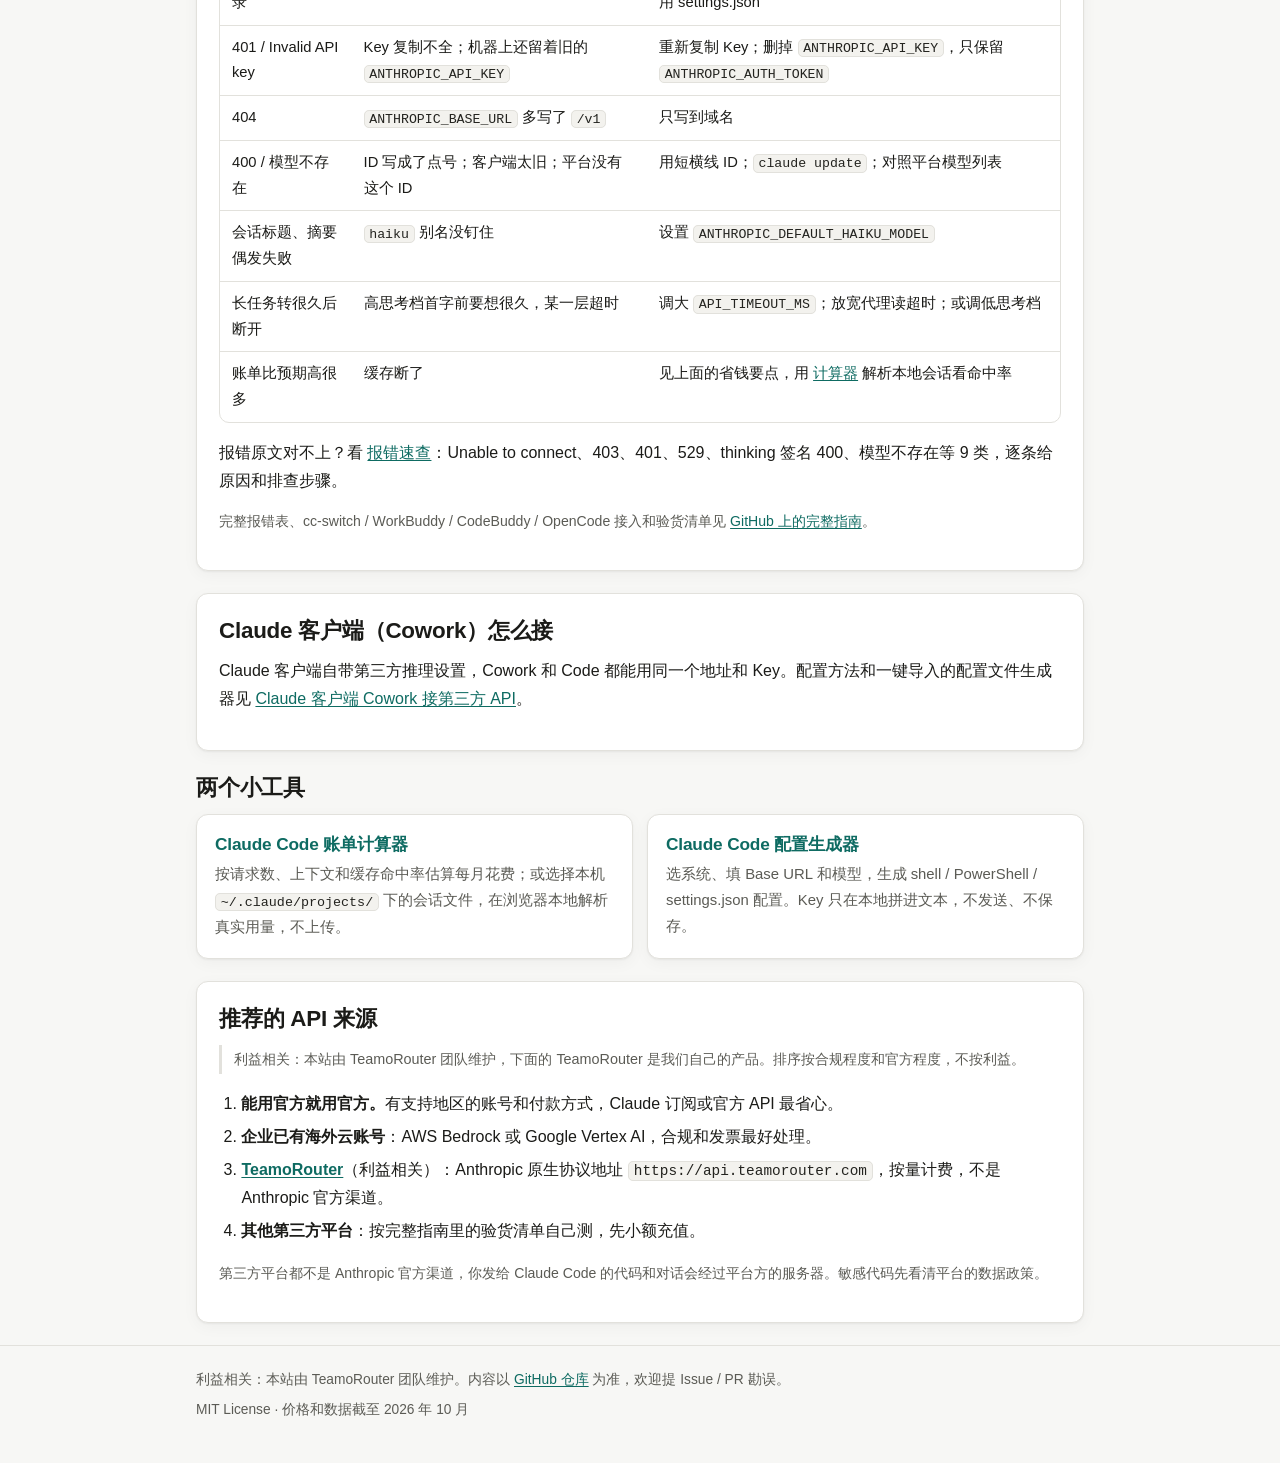
==== commit 6888eeb1: "docs: 新增 Claude 客户端 Cowork 接第三方 API 页面与配置文件生成器 - 手动配置（Developer → Configure Third-Party Inference → " ====
--- a/docs/index.html
+++ b/docs/index.html
@@ -55,6 +55,7 @@
       <a class="brand" href="./">Claude Code <span>国内指南</span></a>
       <nav class="nav" aria-label="主导航">
         <a href="./" aria-current="page">指南</a>
+        <a href="cowork/">Cowork</a>
         <a href="errors/">报错速查</a>
         <a href="calculator/">账单计算器</a>
         <a href="config/">配置生成器</a>
@@ -190,6 +191,11 @@
       <p class="small muted">完整报错表、cc-switch / WorkBuddy / CodeBuddy / OpenCode 接入和验货清单见 <a href="https://github.com/2867297362mjb-sketch/claude-code-guide-cn">GitHub 上的完整指南</a>。</p>
     </section>
 
+    <section class="card" id="cowork">
+      <h2>Claude 客户端（Cowork）怎么接</h2>
+      <p>Claude 客户端自带第三方推理设置，Cowork 和 Code 都能用同一个地址和 Key。配置方法和一键导入的配置文件生成器见 <a href="cowork/">Claude 客户端 Cowork 接第三方 API</a>。</p>
+    </section>
+
     <section id="tools">
       <h2>两个小工具</h2>
       <div class="tools">
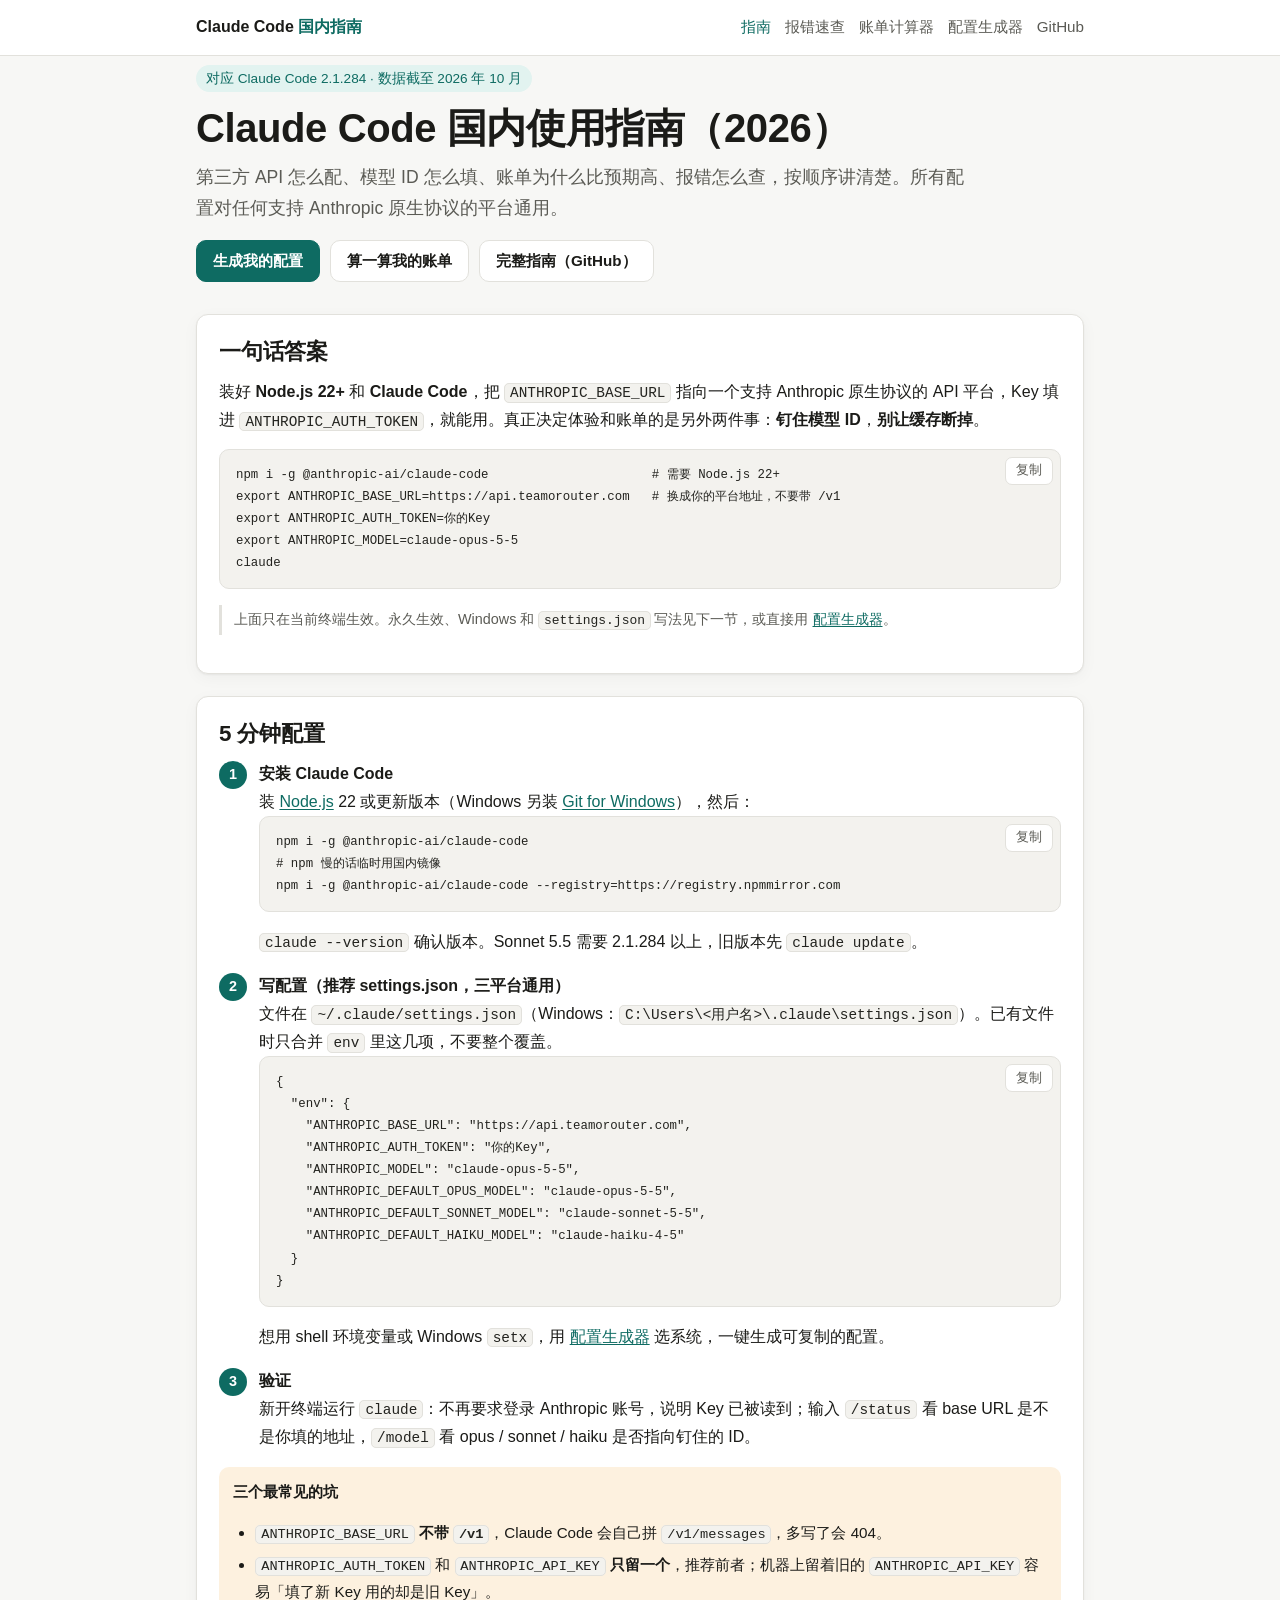
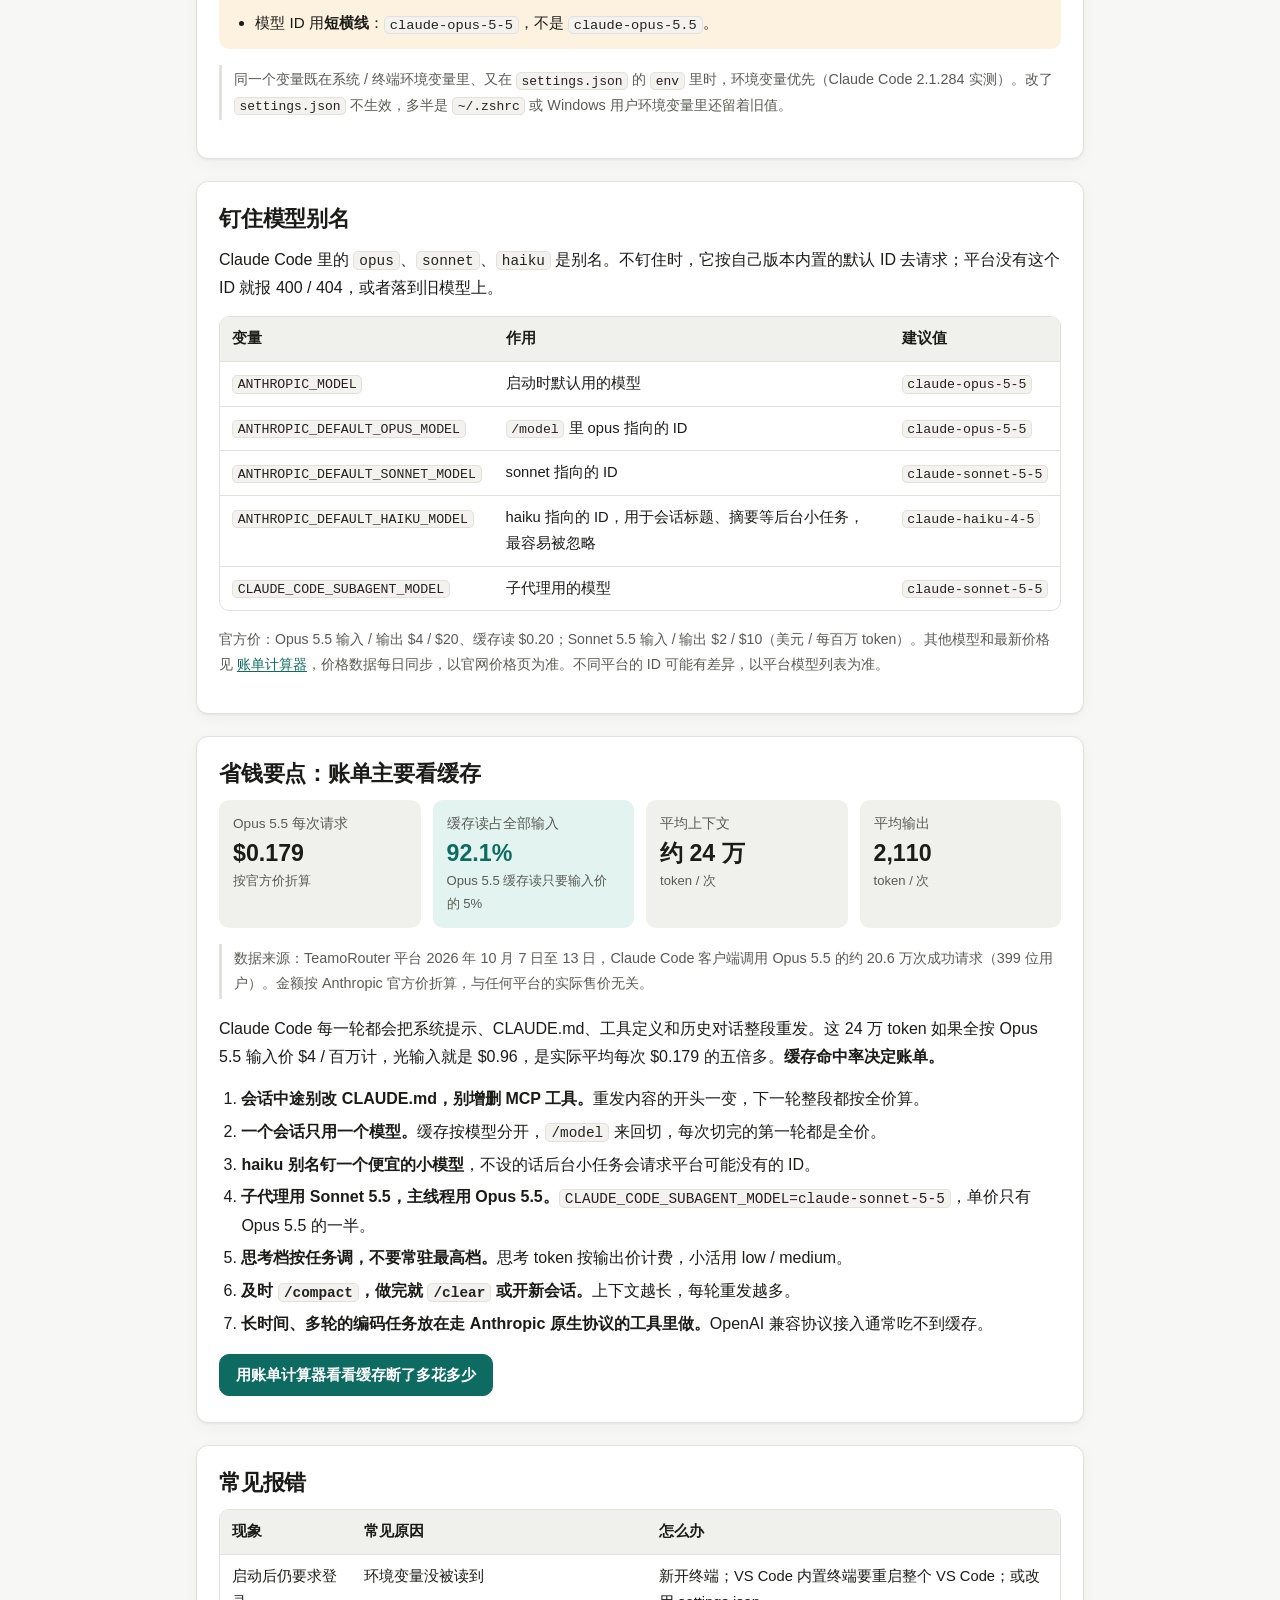
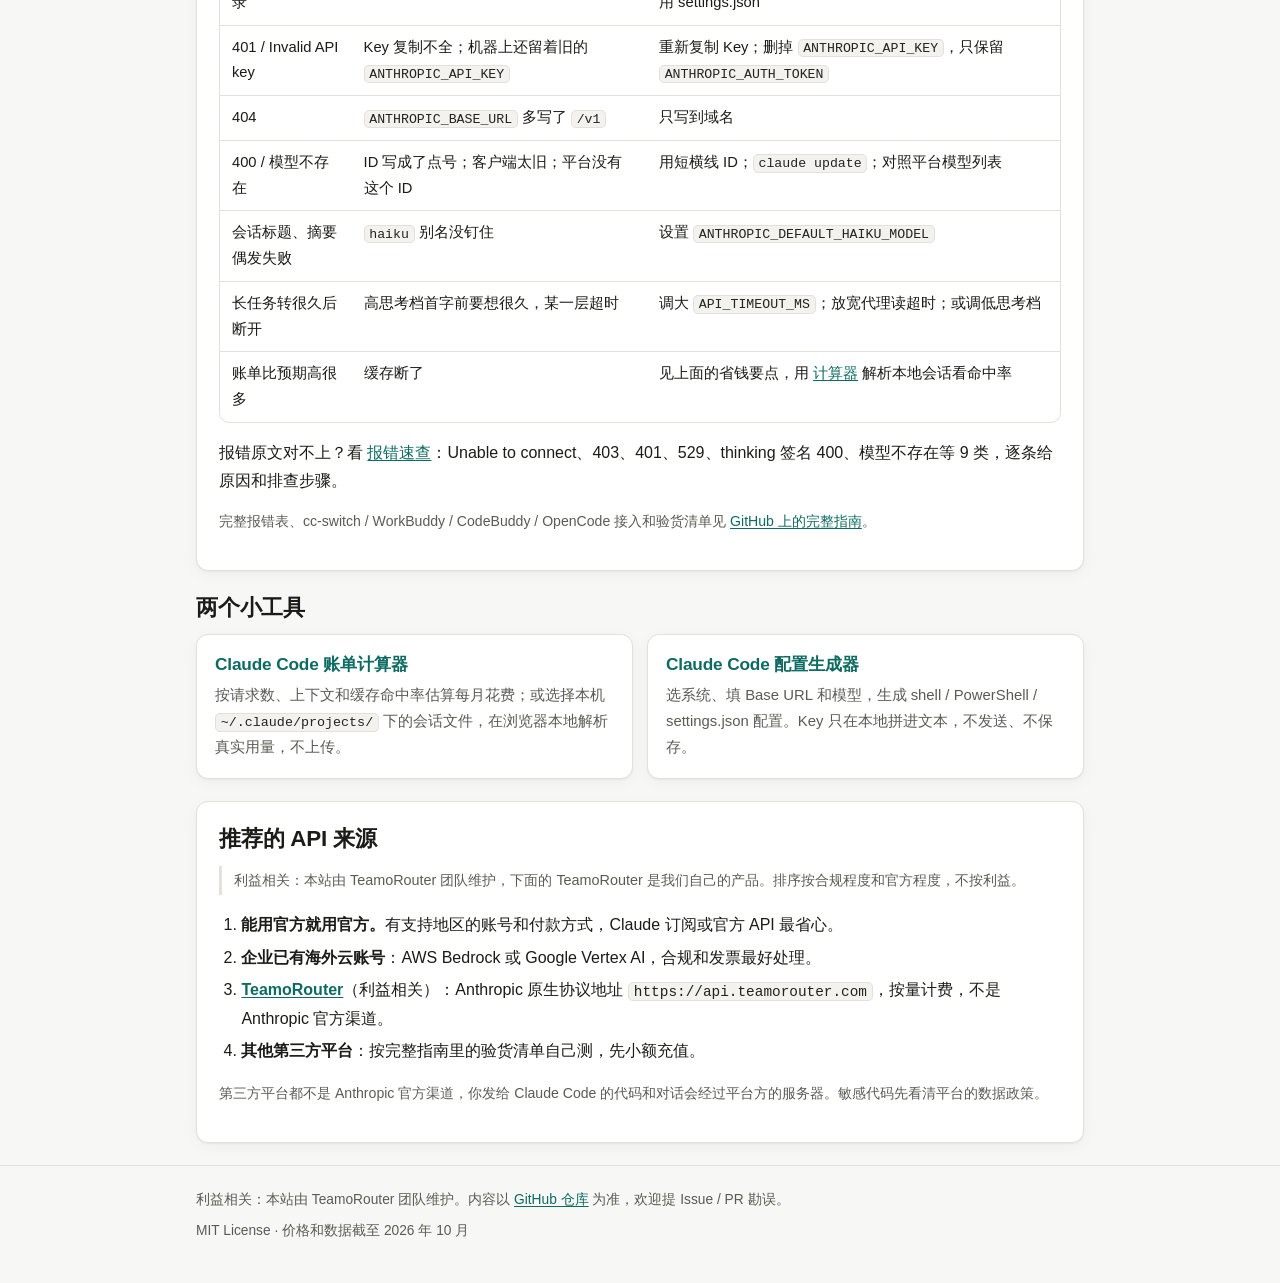
==== commit be4f9965: "revert: 先下线 Cowork 页面与配置文件生成器（未在真实 Claude 客户端实测） Co-Authored-By: Claude Opus 5.5 <noreply@anthropic." ====
--- a/docs/index.html
+++ b/docs/index.html
@@ -55,7 +55,6 @@
       <a class="brand" href="./">Claude Code <span>国内指南</span></a>
       <nav class="nav" aria-label="主导航">
         <a href="./" aria-current="page">指南</a>
-        <a href="cowork/">Cowork</a>
         <a href="errors/">报错速查</a>
         <a href="calculator/">账单计算器</a>
         <a href="config/">配置生成器</a>
@@ -191,11 +190,6 @@
       <p class="small muted">完整报错表、cc-switch / WorkBuddy / CodeBuddy / OpenCode 接入和验货清单见 <a href="https://github.com/2867297362mjb-sketch/claude-code-guide-cn">GitHub 上的完整指南</a>。</p>
     </section>
 
-    <section class="card" id="cowork">
-      <h2>Claude 客户端（Cowork）怎么接</h2>
-      <p>Claude 客户端自带第三方推理设置，Cowork 和 Code 都能用同一个地址和 Key。配置方法和一键导入的配置文件生成器见 <a href="cowork/">Claude 客户端 Cowork 接第三方 API</a>。</p>
-    </section>
-
     <section id="tools">
       <h2>两个小工具</h2>
       <div class="tools">
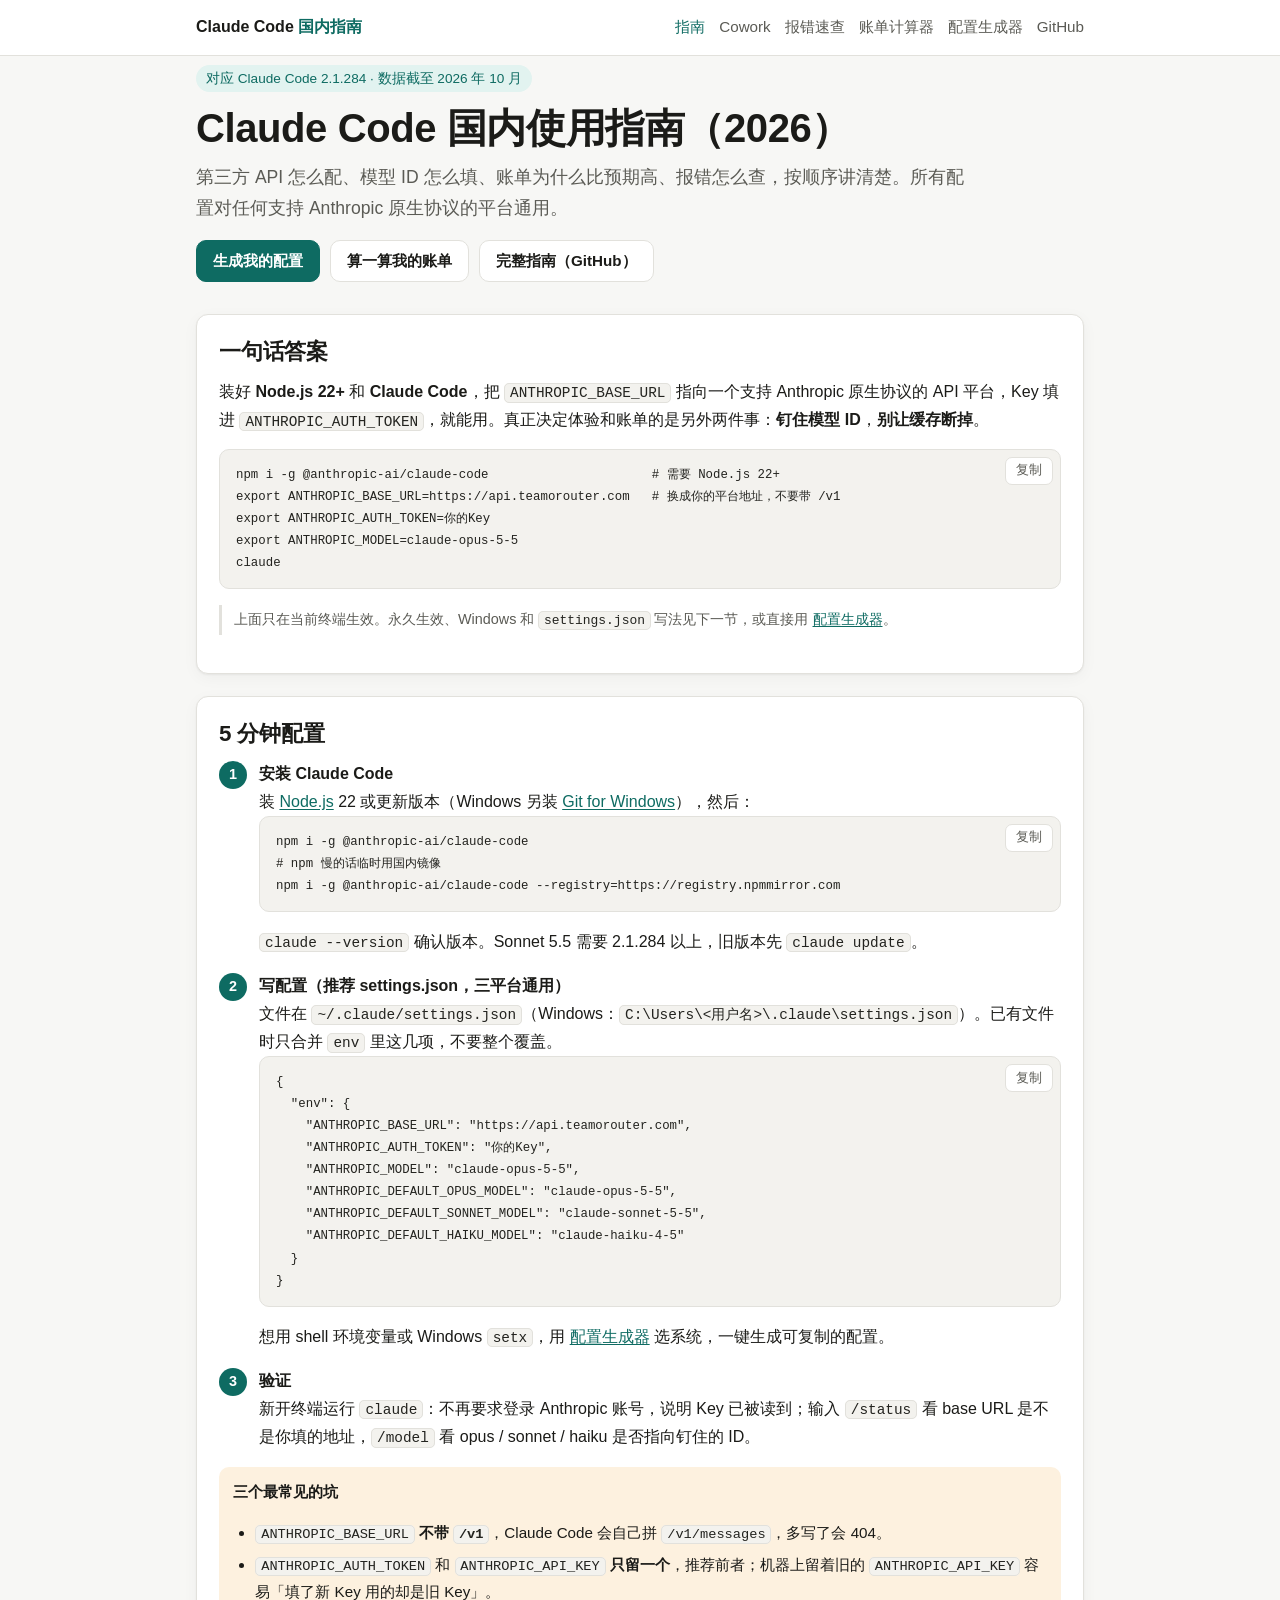
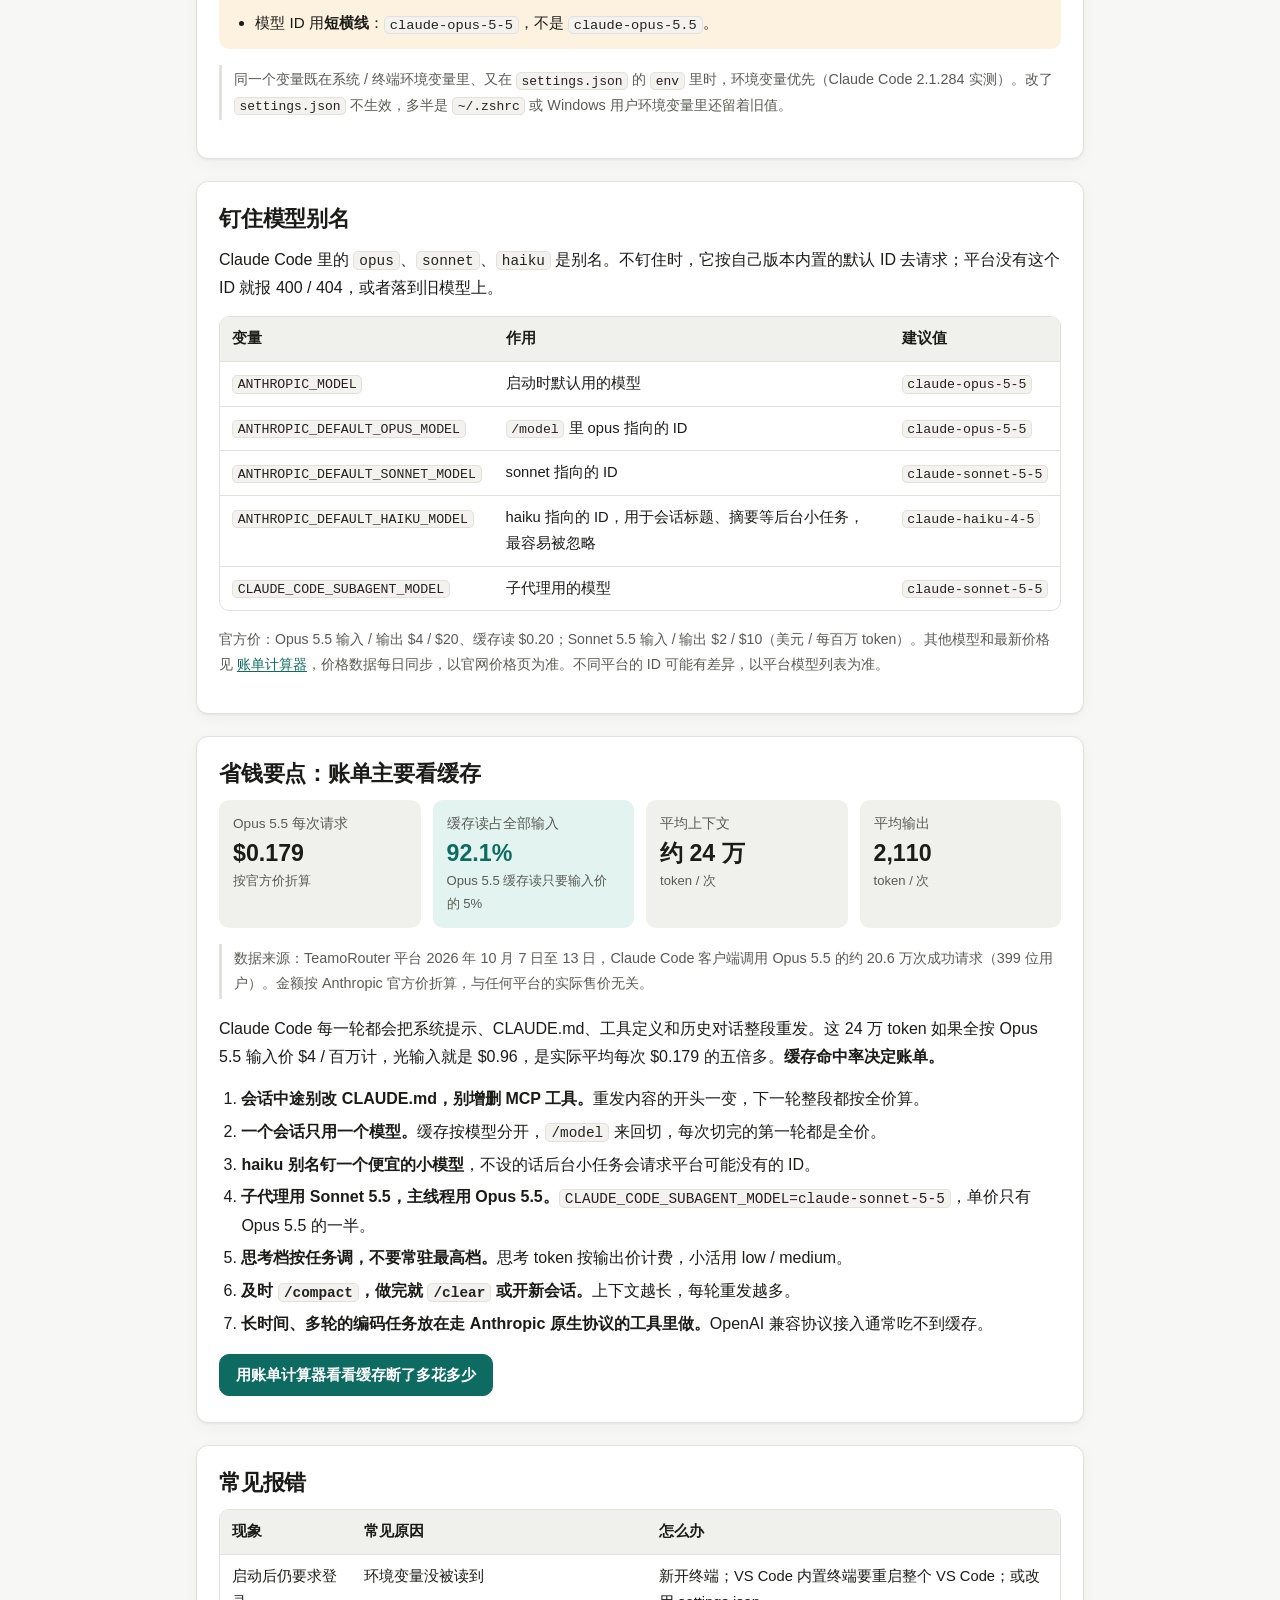
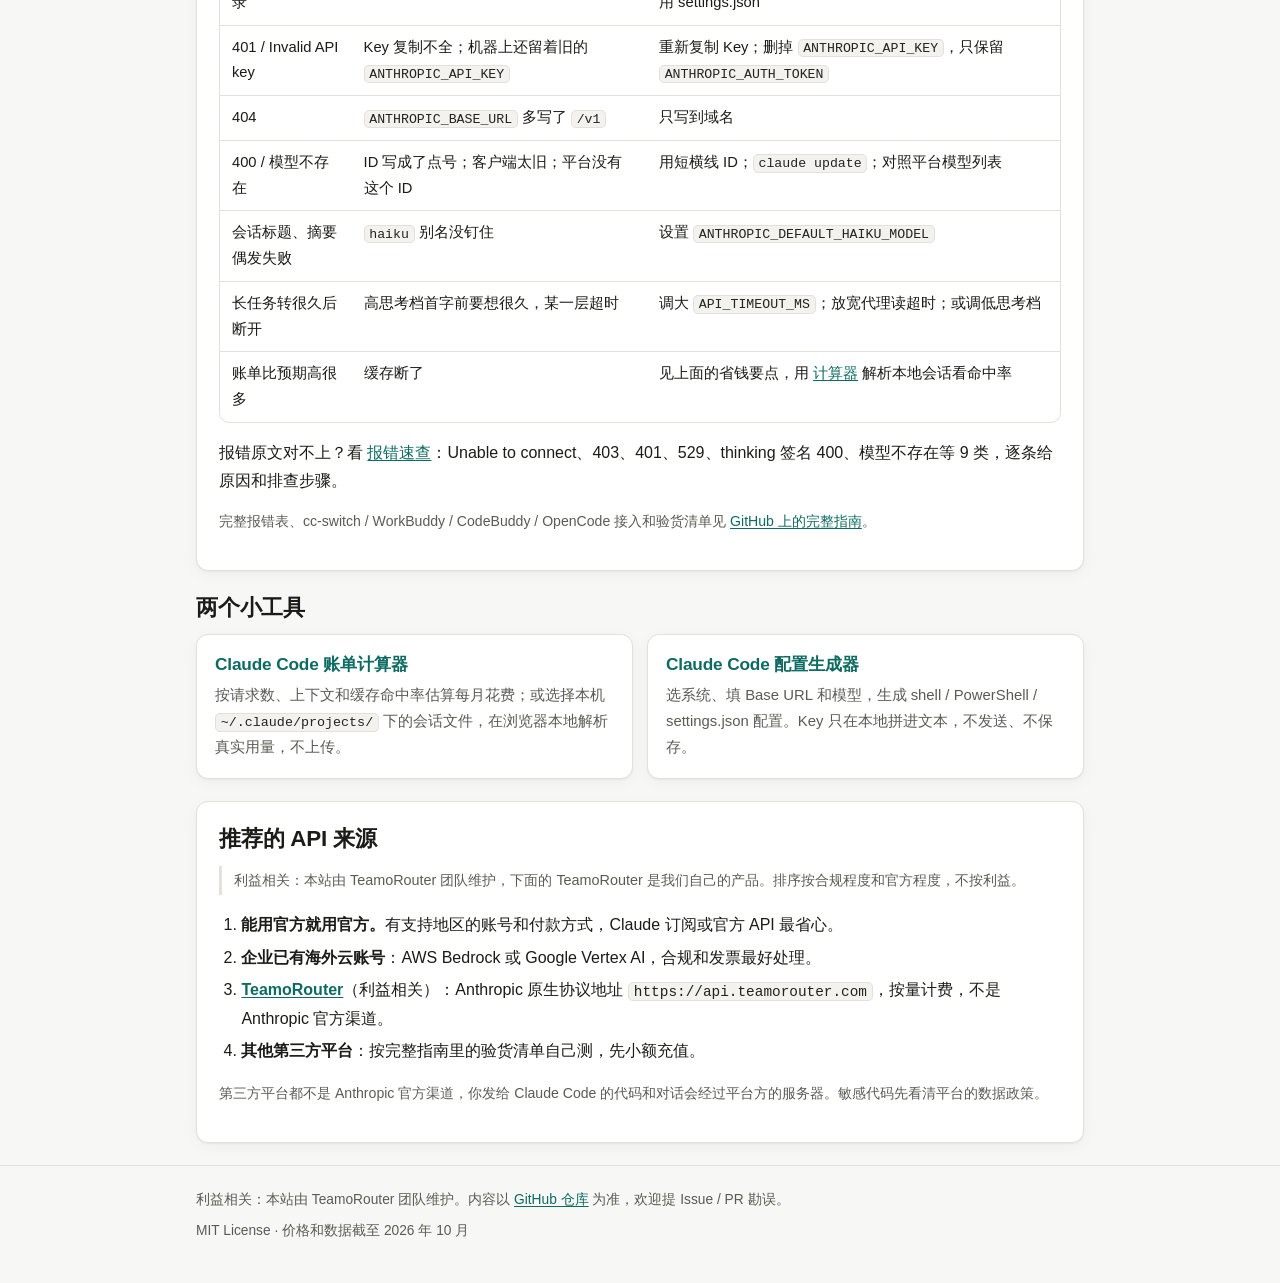
==== commit e7685903: "docs: 重新上线 Cowork 页面（只保留按客户端 2.31226.0 核对过的配置步骤） - 字段表补 Inference provider / Credential kind，auth sc" ====
--- a/docs/index.html
+++ b/docs/index.html
@@ -55,6 +55,7 @@
       <a class="brand" href="./">Claude Code <span>国内指南</span></a>
       <nav class="nav" aria-label="主导航">
         <a href="./" aria-current="page">指南</a>
+        <a href="cowork/">Cowork</a>
         <a href="errors/">报错速查</a>
         <a href="calculator/">账单计算器</a>
         <a href="config/">配置生成器</a>
